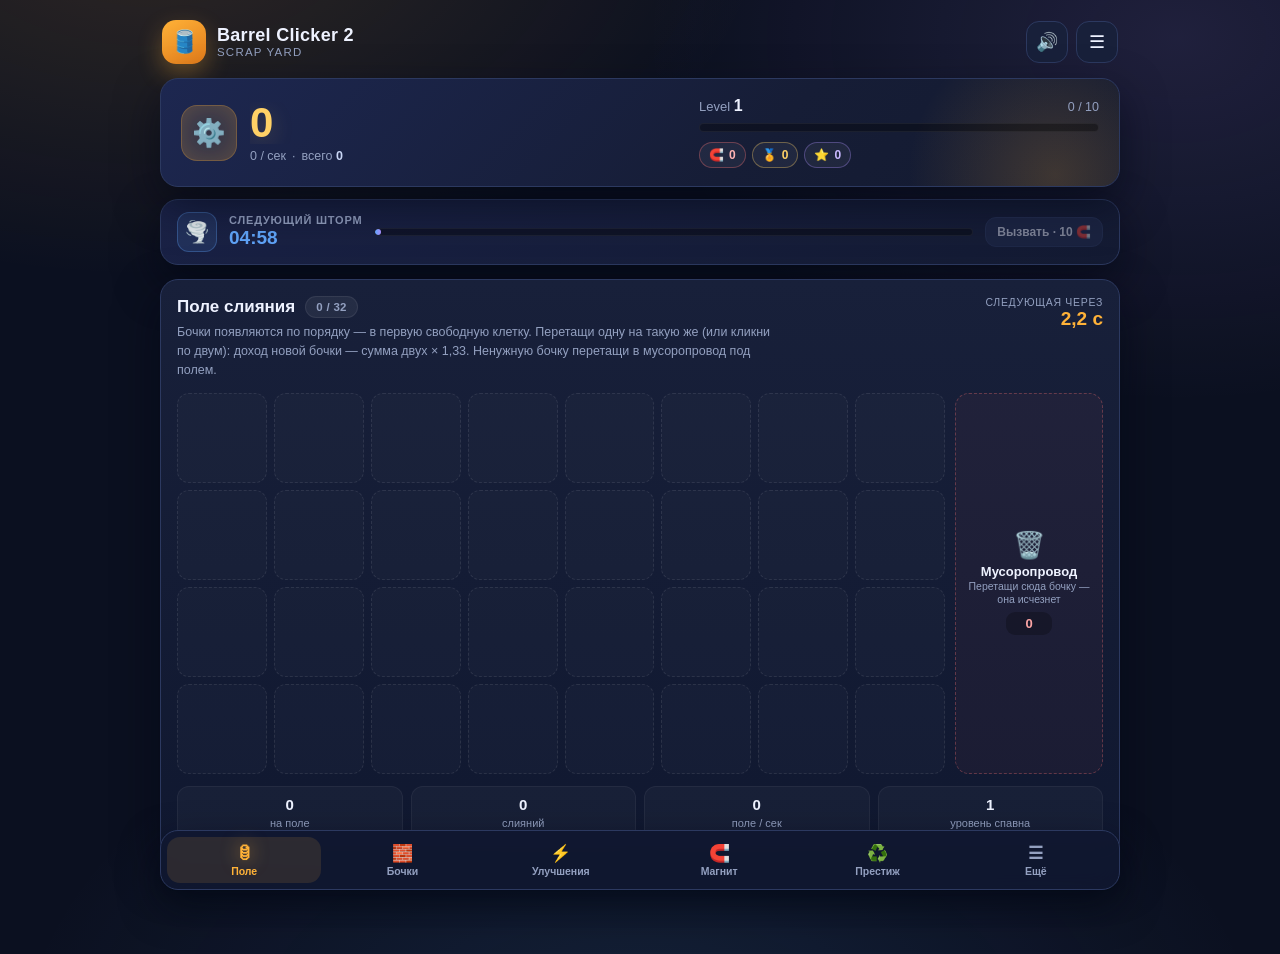
==== play/index.html @ b7146693 "Add play/index.html" ====
<!DOCTYPE html>
<html lang="ru">
<head>
  <meta charset="utf-8">
  <meta name="viewport" content="width=device-width, initial-scale=1, viewport-fit=cover">
  <title>Barrel Clicker 2 — скрап, бочки и штормы</title>
  <meta name="description" content="Кликер про бочки, скрап и магнитные шторма: 512 уровней, престиж и золотой скрап. Играй на телефоне с домашнего экрана.">
  <meta name="theme-color" content="#0b1020">
  <meta name="color-scheme" content="dark">
  <meta name="application-name" content="Barrel Clicker">
  <meta name="mobile-web-app-capable" content="yes">
  <meta name="apple-mobile-web-app-capable" content="yes">
  <meta name="apple-mobile-web-app-status-bar-style" content="black-translucent">
  <meta name="apple-mobile-web-app-title" content="Barrel Clicker">
  <link rel="manifest" href="manifest.webmanifest">
  <link rel="icon" type="image/png" sizes="32x32" href="assets/icons/favicon-32.png">
  <link rel="icon" type="image/png" sizes="48x48" href="assets/icons/favicon-48.png">
  <link rel="apple-touch-icon" sizes="180x180" href="assets/icons/apple-touch-icon.png">
  <link rel="stylesheet" href="assets/style.css?v=20261112a">
</head>
<body>
  <div class="boot-splash" id="bootSplash" aria-hidden="true">
    <div class="boot-splash-inner">
      <div class="boot-avatar">🛢️</div>
      <div class="boot-name">
        <b>Barrel Clicker <span class="boot-num">2</span></b>
        <span class="boot-sub">Scrap Yard</span>
      </div>
    </div>
  </div>

  <div class="bg-fx" aria-hidden="true">
    <span class="blob blob-1"></span>
    <span class="blob blob-2"></span>
    <span class="blob blob-3"></span>
  </div>
  <canvas class="fx-canvas" id="fxCanvas" aria-hidden="true"></canvas>

  <div class="app">
    <header class="appbar">
      <div class="brand">
        <span class="brand-mark" id="brandMark" role="button" tabindex="0" aria-label="Логотип">🛢️</span>
        <div class="brand-text">
          <b>Barrel Clicker 2</b>
          <span>Scrap Yard</span>
        </div>
      </div>
      <div class="appbar-actions">
        <button class="icon-btn" id="soundBtn" aria-label="Звук" title="Звук">🔊</button>
        <button class="icon-btn" id="moreBtn" aria-label="Ещё">☰</button>
      </div>
    </header>

    <section class="hero card">
      <div class="hero-scrap">
        <span class="hero-icon">⚙️</span>
        <div class="hero-scrap-text">
          <div class="hero-value" id="scrap">0</div>
          <div class="hero-sub">
            <span id="perSecond">0 / сек</span>
            <span class="dot">·</span>
            <span>всего <b id="totalScrap">0</b></span>
          </div>
        </div>
      </div>

      <div class="hero-side">
        <div class="level-line">
          <span>Level <b id="level">1</b></span>
          <span class="muted" id="xpText">0 / 10</span>
        </div>
        <div class="bar xp"><i id="xpFill"></i></div>
        <div class="pill-row">
          <span class="pill magnet">🧲 <b id="magnets">0</b></span>
          <span class="pill golden">🏅 <b id="goldenScrap">0</b></span>
          <span class="pill star">⭐ <b id="stars">0</b></span>
        </div>
      </div>
    </section>

    <section class="storm card">
      <span class="storm-icon">🌪️</span>
      <div class="storm-text">
        <b id="stormLabel">Следующий шторм</b>
        <span id="stormEta">05:00</span>
      </div>
      <div class="bar storm-bar"><i id="stormFill"></i></div>
      <button class="btn small" id="stormCall">Вызвать · 10 🧲</button>
    </section>

    <main class="views">
      <!-- ПОЛЕ -->
      <section class="view" id="view-field">
        <div class="card field-card">
          <div class="field-head">
            <div class="field-head-text">
              <h2 class="field-title">
                Поле слияния
                <span class="badge" id="fieldCount">0 / 32</span>
              </h2>
              <p class="field-sub">
                Бочки появляются по порядку — в первую свободную клетку.
                Перетащи одну на такую же (или кликни по двум): доход новой бочки — сумма двух × 1,33.
                Ненужную бочку перетащи в мусоропровод под полем.
              </p>
            </div>
            <div class="field-meta">
              <span class="spawn-label">следующая через</span>
              <span class="spawn-eta" id="spawnEta">5,0 с</span>
            </div>
          </div>

          <div class="field-wrap">
            <div class="field" id="field"></div>

            <div class="trash-zone" id="trashZone" title="Перетащи сюда бочку, чтобы выбросить">
              <span class="trash-ico">🗑️</span>
              <div class="trash-text">
                <b>Мусоропровод</b>
                <span>Перетащи сюда бочку — она исчезнет</span>
              </div>
              <span class="trash-count" id="trashCount">0</span>
            </div>
          </div>

          <div class="field-stats">
            <div><b id="fieldBarrels">0</b><span>на поле</span></div>
            <div><b id="merges">0</b><span>слияний</span></div>
            <div><b id="fieldIncome">0</b><span>поле / сек</span></div>
            <div><b id="spawnTierNow">1</b><span>уровень спавна</span></div>
          </div>

          <div class="float-layer" id="floatLayer"></div>
        </div>
      </section>

      <!-- БОЧКИ -->
      <section class="view hidden" id="view-barrels">
        <div class="view-head">
          <h2>Бочки</h2>
          <span class="badge" id="unlockedBarrels">Открыто: 1 / 512</span>
        </div>
        <div class="barrel-tools">
          <input type="number" id="barrelJump" min="1" max="512" step="1" placeholder="Найти уровень 1–512">
          <button class="btn small" id="barrelJumpBtn">Найти</button>
          <button class="btn small" id="barrelNowBtn">К текущему</button>
        </div>
        <div class="barrel-grid" id="barrelGrid"></div>
        <p class="view-note">
          Всего 512 уровней бочек — прокручивай список или найди нужный уровень по номеру.
          Бочки в коллекции приносят пассивный доход даже вне поля. Высокие уровни открываются,
          когда появляется бочка такого уровня, куплена предыдущая или хватает скрапа.
        </p>
      </section>

      <!-- УЛУЧШЕНИЯ -->
      <section class="view hidden" id="view-upgrades">
        <div class="view-head">
          <h2>Улучшения</h2>
          <span class="muted" id="upgradeSummary">0 улучшений</span>
        </div>
        <div class="upgrade-grid" id="upgradeGrid"></div>
        <p class="view-note">
          «Быстрый конвейер» можно прокачать максимум 40 раз: 5,0 с → 1,0 с.
          «Стартовый уровень» повышает уровень новых бочек — вплоть до 512-го,
          а бочки прошлого уровня на поле сразу становятся нового.
          «Больше — лучше» добавляет до 5 дополнительных клеток для появления бочек:
          первая стоит 1 млрд скрапа, каждая следующая — в 1000 раз дороже.
        </p>
      </section>

      <!-- МАГНИТНЫЙ МАГАЗИН -->
      <section class="view hidden" id="view-magnet">
        <div class="view-head">
          <h2>Магнитный магазин</h2>
          <span class="badge" id="magnetSummary">0 / 25</span>
        </div>
        <p class="view-note">
          Постоянные улучшения за 🧲: они не сбрасываются при престиже.
          Сейчас в запасе: <b id="magnetBalance">0</b> 🧲.
        </p>
        <div class="upgrade-grid" id="magnetGrid"></div>
        <p class="view-note">
          Магниты падают при слияниях, а во время шторма их ловят кликом.
          «Экономия» снижает цену ручного вызова шторма с 10 до 5 🧲.
        </p>
      </section>

      <!-- ПРЕСТИЖ -->
      <section class="view hidden" id="view-prestige">
        <div class="card prestige-card">
          <div class="prestige-head">
            <span class="prestige-icon">♻️</span>
            <div>
              <h2>Престиж</h2>
              <p>Перезапуск сохраняет золотой скрап, звёзды и магниты.
                Первый перезапуск — с 1 млн скрапа за забег, каждые 5 перезапусков — в 10 раз дороже.</p>
            </div>
          </div>

          <div class="prestige-main">
            <div>
              <span>Свалка</span>
              <b>уровень <span id="prestigeLevel">1</span></b>
            </div>
            <div>
              <span>Золотой скрап</span>
              <b class="golden-text" id="prestigeGolden">0</b>
            </div>
          </div>

          <div class="prestige-list">
            <div><span>Нужно за забег</span><b id="prestigeNeed">1 M</b></div>
            <div><span>Накоплено за забег</span><b id="prestigeProgress">0 / 1 M</b></div>
            <div><span>После перезапуска</span><b id="prestigeGain">+0 🏅</b></div>
            <div><span>Бонус за 100 🏅</span><b id="prestigePerGolden">10%</b></div>
            <div><span>Текущий буст</span><b id="prestigeBoost">×1,00</b></div>
            <div><span>Буст после перезапуска</span><b id="prestigeNextBoost">×1,00</b></div>
          </div>

          <button class="btn danger wide" id="prestigeBtn">Перезапустить игру</button>
        </div>

        <div class="card stars-card">
          <div class="stars-head">
            <h2>Звёзды</h2>
            <span class="badge" id="starsCount">0 / 10</span>
          </div>
          <div class="stars-row" id="starRow"></div>
          <p class="stars-note">Каждая звезда даёт +10% ко всему доходу. Одна звезда — за каждый перезапуск, максимум 10.</p>
          <div class="stat-line"><span>Бонус звёзд</span><b id="starBoost">+0%</b></div>
        </div>
      </section>
    </main>

    <nav class="bottom-nav">
      <button data-view="field" class="active"><span>🛢</span>Поле</button>
      <button data-view="barrels"><span>🧱</span>Бочки</button>
      <button data-view="upgrades"><span>⚡</span>Улучшения</button>
      <button data-view="magnet"><span>🧲</span>Магнит</button>
      <button data-view="prestige"><span>♻️</span>Престиж</button>
      <button id="moreBtn2"><span>☰</span>Ещё</button>
    </nav>
  </div>

  <!-- Окно «Ещё»: статистика, новости, настройки -->
  <div class="sheet" id="moreSheet" hidden>
    <div class="sheet-card">
      <header class="sheet-head">
        <h2>Ещё</h2>
        <button class="icon-btn" id="sheetClose" aria-label="Закрыть">✕</button>
      </header>

      <div class="sheet-tabs">
        <button data-sheet="stats" class="active">Статистика</button>
        <button data-sheet="news">Новости</button>
        <button data-sheet="options">Настройки</button>
      </div>

      <div class="sheet-panel" id="sheet-stats">
        <div class="stat-grid">
          <div><span>Всего скрапа</span><b id="statTotalScrap">0</b></div>
          <div><span>Слияний</span><b id="statMerges">0</b></div>
          <div><span>Бочек создано</span><b id="statSpawns">0</b></div>
          <div><span>Штормов</span><b id="statStorms">0</b></div>
          <div><span>Перезапусков</span><b id="statRestarts">0</b></div>
          <div><span>Множитель</span><b id="statMult">×1</b></div>
        </div>
      </div>

      <div class="sheet-panel hidden" id="sheet-news">
        <div class="news-item">
          <b>Магнитный шторм</b>
          <span>Во время шторма магниты падают сверху вниз — успей кликнуть по каждому и собрать 🧲.</span>
        </div>
        <div class="news-item">
          <b>512 уровней бочек</b>
          <span>К 12 базовым бочкам добавлено ещё 500: ищи нужный уровень в магазине по номеру.</span>
        </div>
        <div class="news-item">
          <b>Скорость появления</b>
          <span>Максимум 40 улучшений, каждый уровень ускоряет появление на 0,1 секунды.</span>
        </div>
        <div class="news-item">
          <b>Больше — лучше</b>
          <span>Новое улучшение добавляет клетку для появления бочек. Всего до 5 клеток: 1 млрд скрапа за первую и ×1000 за каждую следующую.</span>
        </div>
      </div>

      <div class="sheet-panel hidden" id="sheet-options">
        <div class="install-card" id="installCard" hidden>
          <div class="install-head">
            <span class="install-ico" aria-hidden="true">📱</span>
            <div>
              <b>Установить игру</b>
              <span id="installState">Добавь на домашний экран — и играй без браузера</span>
            </div>
          </div>
          <button class="btn wide" id="installBtn" hidden>Установить на телефон</button>
          <ol class="install-steps" id="installSteps" hidden>
            <li>Открой игру в <b>Safari</b></li>
            <li>Нажми <b>«Поделиться»</b> <span class="install-share" aria-hidden="true">⬆️</span> внизу экрана</li>
            <li>Выбери <b>«На экран „Домой“»</b> и нажми «Добавить»</li>
          </ol>
        </div>
        <div class="options-row">
          <button class="btn" id="exportBtn">Экспорт сохранения</button>
          <button class="btn" id="importBtn">Импорт сохранения</button>
        </div>
        <div class="options-row">
          <button class="btn danger wide" id="resetBtn">Сбросить весь прогресс</button>
        </div>
        <p class="options-note">Сохранение хранится локально на этом компьютере.</p>
      </div>
    </div>
  </div>

  <input type="file" id="importFile" accept="application/json" hidden>

  <!-- Секретная админ-панель: 10 кликов по логотипу в левом верхнем углу -->
  <div class="sheet" id="adminGate" hidden>
    <div class="sheet-card admin-gate-card">
      <header class="sheet-head">
        <h2>Вход в админ-панель</h2>
        <button class="icon-btn" id="adminGateClose" aria-label="Закрыть">✕</button>
      </header>
      <p class="admin-hint">Введи пароль, чтобы открыть управление игрой.</p>
      <input type="password" id="adminPassword" autocomplete="off" placeholder="Пароль">
      <div class="admin-error" id="adminError"></div>
      <div class="options-row">
        <button class="btn wide" id="adminLoginBtn">Войти</button>
      </div>
    </div>
  </div>

  <div class="sheet" id="adminPanel" hidden>
    <div class="sheet-card admin-card">
      <header class="sheet-head">
        <h2>Админ-панель</h2>
        <button class="icon-btn" id="adminClose" aria-label="Закрыть">✕</button>
      </header>

      <div class="admin-grid">
        <section class="admin-block">
          <h3>Скрап</h3>
          <div class="admin-row"><input type="number" id="adminScrap" step="any" placeholder="Сумма"></div>
          <div class="admin-row">
            <button class="btn small" data-admin="scrap-add">Выдать</button>
            <button class="btn small" data-admin="scrap-set">Выставить</button>
          </div>
          <span class="admin-now" id="adminScrapNow"></span>
        </section>

        <section class="admin-block">
          <h3>Магниты</h3>
          <div class="admin-row"><input type="number" id="adminMagnets" step="1" placeholder="Количество"></div>
          <div class="admin-row">
            <button class="btn small" data-admin="magnets-add">Выдать</button>
            <button class="btn small" data-admin="magnets-set">Выставить</button>
          </div>
          <span class="admin-now" id="adminMagnetsNow"></span>
        </section>

        <section class="admin-block">
          <h3>Золотой скрап</h3>
          <div class="admin-row"><input type="number" id="adminGolden" step="1" placeholder="Количество"></div>
          <div class="admin-row">
            <button class="btn small" data-admin="golden-add">Выдать</button>
            <button class="btn small" data-admin="golden-set">Выставить</button>
          </div>
          <span class="admin-now" id="adminGoldenNow"></span>
        </section>

        <section class="admin-block">
          <h3>Звёзды</h3>
          <div class="admin-row"><input type="number" id="adminStars" min="0" max="10" step="1" placeholder="0–10"></div>
          <div class="admin-row">
            <button class="btn small" data-admin="stars-set">Выставить</button>
          </div>
          <span class="admin-now" id="adminStarsNow"></span>
        </section>

        <section class="admin-block">
          <h3>Бочки</h3>
          <div class="admin-row"><input type="number" id="adminTier" min="1" max="512" step="1" placeholder="Уровень 1–512"></div>
          <div class="admin-row">
            <button class="btn small" data-admin="field-spawn">На поле</button>
            <button class="btn small" data-admin="field-fill">Заполнить</button>
          </div>
          <div class="admin-row">
            <button class="btn small" data-admin="field-clear">Очистить поле</button>
            <button class="btn small" data-admin="unlock-barrels">Открыть все</button>
          </div>
          <span class="admin-now" id="adminFieldNow"></span>
        </section>

        <section class="admin-block">
          <h3>Спавн</h3>
          <div class="admin-row"><input type="number" id="adminSpeed" min="0" max="40" step="1" placeholder="Скорость 0–40"></div>
          <div class="admin-row"><button class="btn small" data-admin="speed-set">Выставить скорость</button></div>
          <div class="admin-row"><input type="number" id="adminStart" min="0" max="511" step="1" placeholder="Старт 0–511"></div>
          <div class="admin-row"><button class="btn small" data-admin="start-set">Стартовый уровень</button></div>
          <span class="admin-now" id="adminSpawnNow"></span>
        </section>

        <section class="admin-block">
          <h3>Улучшения</h3>
          <div class="admin-row">
            <button class="btn small" data-admin="max-upgrades">Прокачать всё</button>
            <button class="btn small" data-admin="max-magnets">Магнитный магазин</button>
          </div>
          <span class="admin-now" id="adminUpgradesNow"></span>
        </section>

        <section class="admin-block">
          <h3>Сброс</h3>
          <div class="admin-row">
            <button class="btn small danger" data-admin="reset-run">Сбросить забег</button>
            <button class="btn small danger" data-admin="reset-all">Полный сброс</button>
          </div>
          <span class="admin-now">Забег сохраняет звёзды, магниты и клетки.</span>
        </section>
      </div>
    </div>
  </div>

  <!-- Осмотр бочки: открывается кнопкой-глазом на карточке -->
  <div class="sheet" id="barrelInspect" hidden>
    <div class="sheet-card inspect-card">
      <header class="sheet-head">
        <h2>Осмотр бочки</h2>
        <button class="icon-btn" id="inspectClose" aria-label="Закрыть">✕</button>
      </header>

      <div class="inspect-stage">
        <span class="inspect-glow" aria-hidden="true"></span>
        <div class="inspect-art" id="inspectArt">
          <canvas class="inspect-canvas" id="inspectCanvas" width="360" height="450"
                  aria-label="3D-бочка. Потяни мышкой, чтобы повернуть."></canvas>
        </div>
      </div>
      <p class="inspect-hint" id="inspectHint">Потяни мышкой, чтобы покрутить бочку</p>

      <div class="inspect-title">
        <span class="inspect-level" id="inspectLevel">Уровень 1 / 512</span>
        <b id="inspectName">Деревянная</b>
        <span id="inspectDesc">Пахнет смолой</span>
      </div>

      <div class="inspect-grid" id="inspectGrid"></div>
      <p class="inspect-note" id="inspectNote"></p>

      <div class="options-row inspect-nav">
        <button class="btn" id="inspectPrev">← Уровень ниже</button>
        <button class="btn" id="inspectNext">Уровень выше →</button>
      </div>
    </div>
  </div>

  <div class="storm-layer" id="stormLayer"></div>
  <div class="toast-wrap" id="toastWrap"></div>

  <script src="assets/common.js?v=20261112a"></script>
  <script src="assets/game.js?v=20261112a"></script>
</body>
</html>
---- play/assets/style.css ----
/* ------------------------------------------------------------------
   Barrel Clicker 2 — тёмный интерфейс в духе Scrap Clicker 2
------------------------------------------------------------------- */

:root {
  --bg: #0b1020;
  --bg-soft: #101830;
  --card: #18203a;
  --card-2: #212b4d;
  --line: #2c3960;
  --text: #eef2ff;
  --muted: #93a0c0;
  --accent: #ffb238;
  --accent-2: #4ade80;
  --gold: #ffd166;
  --blue: #60a5fa;
  --red: #f87171;
  --purple: #a78bfa;
  --green: #4ade80;
  --radius: 18px;
  --shadow: 0 18px 44px rgba(2, 6, 18, 0.55);
}

* { box-sizing: border-box; }

html, body {
  margin: 0;
  padding: 0;
  min-height: 100%;
}

body {
  font-family: "Segoe UI", Roboto, "Helvetica Neue", Arial, sans-serif;
  color: var(--text);
  background:
    radial-gradient(900px 520px at 12% -8%, rgba(255, 178, 56, 0.14), transparent 68%),
    radial-gradient(760px 520px at 92% 4%, rgba(167, 139, 250, 0.13), transparent 70%),
    radial-gradient(900px 600px at 50% 112%, rgba(96, 165, 250, 0.12), transparent 70%),
    var(--bg);
  -webkit-font-smoothing: antialiased;
}

a { color: inherit; }

button, input, select { font-family: inherit; }

.app {
  max-width: 980px;
  margin: 0 auto;
  padding: 16px 16px 28px;
}

/* ---------------------------------- шапка ---------------------------------- */

.appbar {
  display: flex;
  align-items: center;
  justify-content: space-between;
  gap: 14px;
  padding: 4px 2px 14px;
}

.brand {
  display: flex;
  align-items: center;
  gap: 11px;
}

.brand-mark {
  width: 44px;
  height: 44px;
  display: grid;
  place-items: center;
  border-radius: 14px;
  background: linear-gradient(150deg, #ffb238, #e07a1a);
  box-shadow: 0 10px 24px rgba(255, 178, 56, 0.32);
  font-size: 22px;
  animation: brandFloat 6s ease-in-out infinite;
}

@keyframes brandFloat {
  0%, 100% { transform: translateY(0); box-shadow: 0 10px 24px rgba(255, 178, 56, 0.32); }
  50% { transform: translateY(-2px); box-shadow: 0 14px 30px rgba(255, 178, 56, 0.45); }
}

.brand-text { display: flex; flex-direction: column; line-height: 1.15; }
.brand-text b { font-size: 18px; letter-spacing: 0.3px; }
.brand-text span { font-size: 11.5px; color: var(--muted); text-transform: uppercase; letter-spacing: 1.2px; }

/* ---------------------------------- заставка при запуске ---------------------------------- */

.boot-splash {
  position: fixed;
  inset: 0;
  z-index: 9999;
  display: grid;
  place-items: center;
  padding: 24px;
  pointer-events: none;
  background:
    radial-gradient(520px 340px at 50% 36%, rgba(255, 178, 56, 0.16), transparent 72%),
    radial-gradient(440px 300px at 50% 88%, rgba(167, 139, 250, 0.12), transparent 74%),
    var(--bg);
  animation: bootSplashOut 0.4s ease 1.25s forwards;
}

.boot-splash-inner {
  display: flex;
  flex-direction: column;
  align-items: center;
  gap: 18px;
  text-align: center;
}

.boot-avatar {
  position: relative;
  width: clamp(78px, 17vw, 96px);
  height: clamp(78px, 17vw, 96px);
  display: grid;
  place-items: center;
  border-radius: 28px;
  font-size: clamp(40px, 8.6vw, 50px);
  line-height: 1;
  background: radial-gradient(120% 120% at 30% 18%, #ffd98a, #ffb238 42%, #df7414 100%);
  box-shadow:
    0 22px 55px rgba(255, 178, 56, 0.28),
    inset 0 1px 0 rgba(255, 255, 255, 0.5),
    inset 0 -12px 26px rgba(130, 55, 0, 0.24);
  opacity: 0;
  transform: scale(0.55) rotate(-8deg);
  animation: bootAvatarIn 0.55s cubic-bezier(0.2, 0.75, 0.25, 1.25) 0.06s forwards;
}

.boot-avatar::before {
  content: "";
  position: absolute;
  inset: -12px;
  border-radius: 36px;
  border: 2px solid rgba(255, 209, 102, 0.55);
  opacity: 0;
  animation: bootAvatarRing 0.9s ease-out 0.16s forwards;
}

.boot-name {
  display: flex;
  flex-direction: column;
  gap: 5px;
  opacity: 0;
  transform: translateY(12px);
  animation: bootNameIn 0.42s cubic-bezier(0.2, 0.7, 0.3, 1) 0.42s forwards;
}

.boot-name b {
  font-size: clamp(26px, 5.4vw, 36px);
  letter-spacing: 0.4px;
  color: var(--text);
  text-shadow: 0 5px 26px rgba(255, 178, 56, 0.2);
}

.boot-num { color: var(--accent); }

.boot-sub {
  font-size: 11px;
  letter-spacing: 2.6px;
  text-transform: uppercase;
  color: var(--muted);
  opacity: 0;
  animation: bootSubIn 0.35s ease 0.68s forwards;
}

@keyframes bootAvatarIn {
  0% { opacity: 0; transform: scale(0.55) rotate(-8deg); }
  62% { opacity: 1; transform: scale(1.07) rotate(2deg); }
  100% { opacity: 1; transform: scale(1) rotate(0); }
}

@keyframes bootAvatarRing {
  0% { opacity: 0; transform: scale(0.72); }
  42% { opacity: 0.6; }
  100% { opacity: 0; transform: scale(1.22); }
}

@keyframes bootNameIn {
  from { opacity: 0; transform: translateY(12px); }
  to { opacity: 1; transform: translateY(0); }
}

@keyframes bootSubIn {
  from { opacity: 0; }
  to { opacity: 1; }
}

@keyframes bootSplashOut {
  to { opacity: 0; visibility: hidden; }
}

.icon-btn {
  width: 42px;
  height: 42px;
  display: grid;
  place-items: center;
  border-radius: 13px;
  border: 1px solid var(--line);
  background: var(--card);
  color: var(--text);
  font-size: 18px;
  cursor: pointer;
  transition: 0.15s;
}

.icon-btn:hover { border-color: #3d4e83; background: var(--card-2); }

/* ---------------------------------- карточки ---------------------------------- */

.card {
  background: linear-gradient(180deg, var(--card), var(--bg-soft));
  border: 1px solid var(--line);
  border-radius: var(--radius);
  box-shadow: var(--shadow);
}

/* ---------------------------------- верхняя панель ---------------------------------- */

.hero {
  position: relative;
  overflow: hidden;
  display: grid;
  grid-template-columns: 1.25fr 1fr;
  gap: 18px;
  padding: 18px 20px;
  background: linear-gradient(135deg, #1d2750 0%, #161d36 62%, #131a30 100%);
}

.hero::after {
  content: "";
  position: absolute;
  inset: -60% -10% auto auto;
  width: 320px;
  height: 320px;
  background: radial-gradient(circle, rgba(255, 178, 56, 0.18), transparent 65%);
  pointer-events: none;
}

.hero-scrap {
  display: flex;
  align-items: center;
  gap: 13px;
  position: relative;
  z-index: 1;
}

.hero-icon {
  width: 56px;
  height: 56px;
  display: grid;
  place-items: center;
  border-radius: 16px;
  font-size: 27px;
  background: rgba(255, 178, 56, 0.12);
  border: 1px solid rgba(255, 178, 56, 0.3);
  box-shadow: 0 0 24px rgba(255, 178, 56, 0.18) inset;
}

.hero-scrap-text { min-width: 0; }

.hero-value {
  font-size: 42px;
  font-weight: 900;
  line-height: 1;
  letter-spacing: -0.5px;
  color: var(--gold);
  font-variant-numeric: tabular-nums;
  text-shadow: 0 6px 22px rgba(255, 209, 102, 0.22);
  white-space: nowrap;
  overflow: hidden;
  text-overflow: ellipsis;
}

.hero-sub {
  margin-top: 5px;
  font-size: 12.5px;
  color: var(--muted);
  display: flex;
  gap: 6px;
  align-items: center;
  flex-wrap: wrap;
}

.hero-sub b { color: #c9d6f5; font-weight: 700; }

.hero-side {
  display: flex;
  flex-direction: column;
  justify-content: center;
  gap: 8px;
  position: relative;
  z-index: 1;
}

.level-line {
  display: flex;
  justify-content: space-between;
  align-items: baseline;
  gap: 8px;
  font-size: 13px;
  color: var(--muted);
}

.level-line b { color: var(--text); font-size: 16px; }

.bar {
  height: 9px;
  border-radius: 999px;
  background: rgba(0, 0, 0, 0.35);
  border: 1px solid rgba(255, 255, 255, 0.06);
  overflow: hidden;
}

.bar i {
  display: block;
  height: 100%;
  width: 0;
  border-radius: inherit;
  background: linear-gradient(90deg, #7ee2a8, #3ddc84);
  transition: width 0.25s ease;
}

.pill-row { display: flex; gap: 6px; flex-wrap: wrap; margin-top: 2px; }

.pill {
  display: inline-flex;
  align-items: center;
  gap: 5px;
  padding: 5px 9px;
  border-radius: 999px;
  font-size: 12px;
  font-weight: 700;
  background: rgba(255, 255, 255, 0.05);
  border: 1px solid rgba(255, 255, 255, 0.08);
  color: #dbe5ff;
}

.pill b { font-variant-numeric: tabular-nums; }
.pill.magnet { border-color: rgba(248, 113, 113, 0.35); color: #ffb3b3; }
.pill.golden { border-color: rgba(255, 209, 102, 0.35); color: var(--gold); }
.pill.star { border-color: rgba(167, 139, 250, 0.35); color: #c9b8ff; }

.pulse { animation: statPulse 0.45s ease; }

@keyframes statPulse {
  0% { transform: scale(1); }
  45% { transform: scale(1.18); filter: brightness(1.5); }
  100% { transform: scale(1); }
}

/* ---------------------------------- шторм ---------------------------------- */

.storm {
  margin-top: 12px;
  display: flex;
  align-items: center;
  gap: 12px;
  padding: 12px 16px;
  background: linear-gradient(135deg, #1a2246, #141b33);
}

.storm-icon {
  width: 40px;
  height: 40px;
  flex: 0 0 40px;
  display: grid;
  place-items: center;
  border-radius: 12px;
  font-size: 21px;
  background: rgba(96, 165, 250, 0.12);
  border: 1px solid rgba(96, 165, 250, 0.3);
}

.storm-text { display: flex; flex-direction: column; line-height: 1.2; min-width: 88px; }
.storm-text b { font-size: 11px; text-transform: uppercase; letter-spacing: 0.8px; color: var(--muted); }
.storm-text span { font-size: 19px; font-weight: 800; color: var(--blue); font-variant-numeric: tabular-nums; }

.storm-bar { flex: 1; height: 8px; }
.storm-bar i { background: linear-gradient(90deg, #60a5fa, #a78bfa); transition: width 0.25s linear; }
.storm-text span.hot { color: #ff9e9e; }

/* Магнитный шторм: падающие магниты */
.storm-layer {
  position: fixed;
  inset: 0;
  z-index: 90;
  pointer-events: none;
  overflow: hidden;
}

.storm-magnet {
  position: absolute;
  top: -96px;
  left: var(--x);
  width: var(--size);
  height: var(--size);
  margin-left: calc(var(--size) / -2);
  display: grid;
  place-items: center;
  padding: 0;
  border: 0;
  background: none;
  font-size: calc(var(--size) * 0.8);
  line-height: 1;
  pointer-events: auto;
  cursor: pointer;
  user-select: none;
  -webkit-tap-highlight-color: transparent;
  filter: drop-shadow(0 0 10px rgba(255, 120, 120, 0.7));
  animation: magnetFall var(--fall) linear forwards;
  will-change: transform;
}

.storm-magnet .magnet-ico {
  display: block;
  pointer-events: none;
  transform: rotate(var(--spin));
}

.storm-magnet:active .magnet-ico { transform: rotate(var(--spin)) scale(0.82); }

.storm-magnet.caught { animation: magnetCaught 0.18s ease forwards; pointer-events: none; }

.storm-float {
  position: absolute;
  transform: translate(-50%, -50%);
  color: #ffb3b3;
  font-weight: 800;
  font-size: 17px;
  white-space: nowrap;
  pointer-events: none;
  text-shadow: 0 2px 10px rgba(0, 0, 0, 0.85);
  animation: stormFloat 0.7s ease-out forwards;
}

@keyframes magnetFall {
  from { transform: translate3d(0, 0, 0); }
  to { transform: translate3d(var(--drift), calc(100vh + 140px), 0); }
}

@keyframes magnetCaught {
  to { transform: scale(1.7); opacity: 0; }
}

@keyframes stormFloat {
  0% { opacity: 0; transform: translate(-50%, -50%) scale(0.8); }
  25% { opacity: 1; }
  100% { opacity: 0; transform: translate(-50%, -190%) scale(1.05); }
}

.btn {
  padding: 9px 15px;
  border-radius: 11px;
  border: 1px solid var(--line);
  background: var(--card-2);
  color: var(--text);
  font-size: 13px;
  font-weight: 700;
  cursor: pointer;
  transition: 0.15s;
  text-decoration: none;
  text-align: center;
}

.btn:hover { background: #2a3763; border-color: #3d4e83; }
.btn:disabled { opacity: 0.45; cursor: not-allowed; }
.btn.small { padding: 7px 11px; font-size: 12px; white-space: nowrap; }
.btn.wide { width: 100%; display: block; }
.btn.danger { border-color: rgba(248, 113, 113, 0.45); background: rgba(248, 113, 113, 0.12); color: #ffb3b3; }
.btn.danger:hover { background: rgba(248, 113, 113, 0.2); }
.btn.primary { border-color: rgba(255, 178, 56, 0.45); background: rgba(255, 178, 56, 0.13); color: var(--accent); }

/* ---------------------------------- вкладки ---------------------------------- */

.views { margin-top: 14px; }

.view { display: flex; flex-direction: column; gap: 12px; }
.view.hidden { display: none; }

.view-head {
  display: flex;
  align-items: center;
  justify-content: space-between;
  gap: 12px;
  padding: 2px 4px;
  flex-wrap: wrap;
}

.view-head h2 { margin: 0; font-size: 20px; letter-spacing: 0.2px; }

.muted { color: var(--muted); font-size: 12.5px; }

.view-note {
  margin: 2px 4px 0;
  font-size: 12.5px;
  line-height: 1.55;
  color: var(--muted);
  padding: 10px 12px;
  border-radius: 12px;
  border: 1px dashed var(--line);
  background: rgba(255, 255, 255, 0.02);
}

.view-note + .upgrade-grid { margin-top: 10px; }

.badge {
  display: inline-flex;
  align-items: center;
  gap: 6px;
  padding: 4px 10px;
  border-radius: 999px;
  font-size: 11.5px;
  font-weight: 700;
  letter-spacing: 0.3px;
  background: rgba(255, 255, 255, 0.06);
  border: 1px solid rgba(255, 255, 255, 0.07);
  color: var(--muted);
}

.badge.on { background: rgba(74, 222, 128, 0.12); color: #86efac; border-color: rgba(74, 222, 128, 0.3); }
.badge.off { background: rgba(248, 113, 113, 0.12); color: #fca5a5; border-color: rgba(248, 113, 113, 0.3); }

/* ---------------------------------- поле ---------------------------------- */

.field-card {
  position: relative;
  padding: 16px;
}

.field-head {
  display: flex;
  justify-content: space-between;
  align-items: flex-start;
  gap: 14px;
  margin-bottom: 14px;
  flex-wrap: wrap;
}

.field-title {
  margin: 0 0 5px;
  font-size: 17px;
  display: flex;
  align-items: center;
  gap: 10px;
}

.field-sub {
  margin: 0;
  font-size: 12.5px;
  color: var(--muted);
  line-height: 1.5;
  max-width: 600px;
}

.field-meta {
  display: flex;
  flex-direction: column;
  align-items: flex-end;
  gap: 1px;
  min-width: 118px;
}

.spawn-label {
  font-size: 10.5px;
  text-transform: uppercase;
  letter-spacing: 0.7px;
  color: var(--muted);
}

.spawn-eta {
  font-size: 19px;
  font-weight: 800;
  color: var(--accent);
  font-variant-numeric: tabular-nums;
  line-height: 1.1;
}

.field {
  display: grid;
  grid-template-columns: repeat(8, minmax(0, 1fr));
  gap: 7px;
}

.field-wrap {
  display: flex;
  align-items: stretch;
  gap: 10px;
}

.field-wrap .field { flex: 1 1 auto; min-width: 0; }

.cell {
  position: relative;
  aspect-ratio: 1 / 1;
  border-radius: 12px;
  border: 1px dashed rgba(255, 255, 255, 0.09);
  background: rgba(255, 255, 255, 0.018);
  display: grid;
  place-items: center;
  transition: background 0.15s, border-color 0.15s, transform 0.12s;
  touch-action: none;
  user-select: none;
  -webkit-user-select: none;
}

.cell.has {
  border-style: solid;
  border-color: rgba(255, 178, 56, 0.22);
  background: radial-gradient(circle at 50% 32%, rgba(255, 178, 56, 0.12), rgba(255, 255, 255, 0.02));
  cursor: grab;
}

.cell.has:active { cursor: grabbing; }

.cell.selected {
  border-color: var(--accent);
  box-shadow: 0 0 0 2px rgba(255, 178, 56, 0.4) inset, 0 0 18px rgba(255, 178, 56, 0.25);
}

.cell.drop-ok {
  border-color: var(--accent-2);
  background: rgba(74, 222, 128, 0.15);
  transform: scale(1.05);
}

.cell.drop-bad {
  border-color: rgba(248, 113, 113, 0.7);
  background: rgba(248, 113, 113, 0.1);
}

.cell .barrel-svg { width: 76%; height: 76%; pointer-events: none; }

.cell-level {
  position: absolute;
  left: 4px;
  bottom: 3px;
  font-size: 9px;
  font-weight: 800;
  color: #ffe7bf;
  background: rgba(0, 0, 0, 0.5);
  border-radius: 6px;
  padding: 1px 4px;
  line-height: 1.4;
}

.cell.spawn-in .barrel-svg { animation: popIn 0.35s ease; }
.cell.merge-in .barrel-svg { animation: mergePop 0.45s ease; }
.cell.max-tier { border-color: rgba(255, 224, 102, 0.6); }

@keyframes popIn {
  from { transform: scale(0.5); opacity: 0; }
  to { transform: scale(1); opacity: 1; }
}

@keyframes mergePop {
  0% { transform: scale(0.72); }
  55% { transform: scale(1.2); }
  100% { transform: scale(1); }
}

.drag-ghost {
  position: fixed;
  z-index: 120;
  width: 62px;
  height: 62px;
  pointer-events: none;
  transform: translate(-50%, -50%);
  filter: drop-shadow(0 10px 18px rgba(0, 0, 0, 0.55));
  opacity: 0.95;
  display: grid;
  place-items: center;
}

.drag-ghost .barrel-svg { width: 100%; height: 100%; }

/* ---------------------------------- мусоропровод ---------------------------------- */

.trash-zone {
  display: flex;
  flex: 0 0 148px;
  flex-direction: column;
  justify-content: center;
  align-items: center;
  gap: 6px;
  padding: 10px 8px;
  text-align: center;
  border-radius: 14px;
  border: 1px dashed rgba(248, 113, 113, 0.32);
  background: rgba(248, 113, 113, 0.045);
  transition: border-color 0.15s, background 0.15s, transform 0.15s, box-shadow 0.15s;
  user-select: none;
  -webkit-user-select: none;
  cursor: pointer;
}

.trash-zone .trash-ico {
  font-size: 26px;
  line-height: 1;
  filter: grayscale(0.35);
}

.trash-text { display: flex; flex-direction: column; line-height: 1.25; }
.trash-text b { font-size: 13px; }
.trash-text span { font-size: 10.5px; color: var(--muted); }

.trash-count {
  min-width: 46px;
  text-align: center;
  padding: 4px 9px;
  border-radius: 9px;
  background: rgba(0, 0, 0, 0.25);
  color: #fca5a5;
  font-size: 13px;
  font-weight: 800;
  font-variant-numeric: tabular-nums;
}

.upgrade-buy.holding,
.barrel-buy.holding {
  box-shadow: 0 0 0 3px rgba(255, 178, 56, 0.25);
  filter: brightness(1.15);
}

.trash-zone.armed {
  border-color: rgba(248, 113, 113, 0.6);
  background: rgba(248, 113, 113, 0.09);
}

.trash-zone.over {
  border-color: rgba(248, 113, 113, 0.95);
  background: rgba(248, 113, 113, 0.18);
  transform: scale(1.012);
  box-shadow: 0 0 0 3px rgba(248, 113, 113, 0.12);
}

.trash-zone.bump { animation: trashBump 0.35s ease; }

@keyframes trashBump {
  0% { transform: scale(1); }
  40% { transform: scale(1.035); }
  100% { transform: scale(1); }
}

.upgrade-buy,
.barrel-buy {
  user-select: none;
  -webkit-user-select: none;
  -webkit-touch-callout: none;
}

.field-stats {
  display: grid;
  grid-template-columns: repeat(4, 1fr);
  gap: 8px;
  margin-top: 12px;
}

.field-stats > div {
  text-align: center;
  padding: 9px 6px;
  border-radius: 12px;
  background: rgba(255, 255, 255, 0.03);
  border: 1px solid rgba(255, 255, 255, 0.05);
}

.field-stats b {
  display: block;
  font-size: 15px;
  font-variant-numeric: tabular-nums;
}

.field-stats span { font-size: 11px; color: var(--muted); }

/* всплывающие числа над полем */
.float-layer {
  position: absolute;
  inset: 0;
  pointer-events: none;
  overflow: hidden;
  z-index: 2;
}

.float-num {
  position: absolute;
  font-weight: 800;
  font-size: 18px;
  color: #fff0cf;
  text-shadow: 0 2px 12px rgba(0, 0, 0, 0.8);
  animation: floatUp 0.85s ease-out forwards;
  white-space: nowrap;
}

.float-num.gem { color: var(--gold); font-size: 17px; }
.float-num.gold { color: #ffc44d; font-size: 16px; }
.float-num.diamond { color: #6fe3ff; font-size: 16px; }
.float-num.magnet { color: #ff9e9e; font-size: 16px; }
.float-num.trash { color: #ff9e9e; font-size: 16px; }

@keyframes floatUp {
  0% { opacity: 0; transform: translate(-50%, 0) scale(0.8); }
  20% { opacity: 1; transform: translate(-50%, -14px) scale(1.05); }
  100% { opacity: 0; transform: translate(-50%, -80px) scale(0.95); }
}

/* ---------------------------------- улучшения ---------------------------------- */

.upgrade-grid {
  display: grid;
  grid-template-columns: repeat(auto-fill, minmax(232px, 1fr));
  gap: 10px;
}

.upgrade-card {
  --c: var(--blue);
  position: relative;
  display: flex;
  flex-direction: column;
  gap: 7px;
  padding: 13px;
  border-radius: 16px;
  border: 1px solid var(--line);
  background: linear-gradient(180deg, var(--card), var(--bg-soft));
  overflow: hidden;
}

.upgrade-card::before {
  content: "";
  position: absolute;
  inset: 0 0 auto 0;
  height: 3px;
  background: var(--c);
  opacity: 0.85;
}

.upgrade-card.color-blue { --c: var(--blue); }
.upgrade-card.color-green { --c: var(--green); }
.upgrade-card.color-red { --c: var(--red); }
.upgrade-card.color-purple { --c: var(--purple); }
.upgrade-card.color-gold { --c: var(--gold); }

.upgrade-card.maxed { opacity: 0.8; }
.upgrade-card.maxed::before { opacity: 0.4; }

.upgrade-top { display: flex; align-items: center; gap: 10px; }

.upgrade-icon {
  flex: 0 0 42px;
  width: 42px;
  height: 42px;
  display: grid;
  place-items: center;
  border-radius: 12px;
  font-size: 20px;
  background: rgba(255, 255, 255, 0.05);
  border: 1px solid var(--c);
  box-shadow: 0 0 16px rgba(255, 255, 255, 0.04) inset;
}

.upgrade-title { display: flex; flex-direction: column; min-width: 0; line-height: 1.2; }
.upgrade-title b { font-size: 13.5px; }
.upgrade-title span { font-size: 11px; color: var(--muted); margin-top: 2px; }

.upgrade-desc {
  margin: 0;
  font-size: 12px;
  color: var(--muted);
  line-height: 1.45;
  min-height: 34px;
}

.upgrade-effect {
  font-size: 11.5px;
  color: var(--c);
  font-weight: 700;
  min-height: 16px;
}

.upgrade-buy {
  margin-top: auto;
  width: 100%;
  padding: 9px 10px;
  border-radius: 11px;
  border: 1px solid var(--c);
  background: rgba(255, 255, 255, 0.055);
  color: var(--text);
  font-size: 13px;
  font-weight: 800;
  cursor: pointer;
  transition: 0.15s;
  font-variant-numeric: tabular-nums;
}

.upgrade-buy small { display: block; font-size: 10px; font-weight: 600; opacity: 0.7; margin-top: 1px; }
.upgrade-buy:hover:not(:disabled) { background: rgba(255, 255, 255, 0.11); transform: translateY(-1px); }
.upgrade-buy:disabled { cursor: not-allowed; opacity: 0.45; }

/* ---------------------------------- бочки ---------------------------------- */

.barrel-tools {
  display: flex;
  align-items: center;
  gap: 8px;
  flex-wrap: wrap;
  padding: 0 4px;
}

.barrel-tools input[type="number"] {
  flex: 1 1 150px;
  min-width: 0;
}

.barrel-grid {
  display: grid;
  grid-template-columns: repeat(auto-fill, minmax(270px, 1fr));
  gap: 10px;
}

.barrel-card {
  display: flex;
  align-items: center;
  gap: 11px;
  padding: 11px 12px;
  border-radius: 15px;
  border: 1px solid var(--line);
  background: linear-gradient(180deg, var(--card), var(--bg-soft));
  content-visibility: auto;
  contain-intrinsic-size: auto 78px;
  scroll-margin-top: 90px;
}

.barrel-card.flash {
  animation: barrelFlash 1.2s ease;
}

@keyframes barrelFlash {
  0%, 100% { box-shadow: 0 0 0 0 rgba(255, 178, 56, 0); border-color: var(--line); }
  20% { box-shadow: 0 0 0 3px rgba(255, 178, 56, 0.55); border-color: var(--accent); }
  60% { box-shadow: 0 0 0 1px rgba(255, 178, 56, 0.3); border-color: var(--accent); }
}

.barrel-card.locked { opacity: 0.45; filter: grayscale(0.6); }

.barrel-ico {
  position: relative;
  flex: 0 0 48px;
  width: 48px;
  height: 56px;
  display: grid;
  place-items: center;
  border-radius: 12px;
  background: radial-gradient(circle at 50% 30%, rgba(255, 255, 255, 0.06), rgba(0, 0, 0, 0.28));
  perspective: 260px;
}

.barrel-ico .barrel-svg {
  width: 38px;
  height: 46px;
  transform-origin: 50% 82%;
  transition: transform 0.22s ease;
}

.barrel-card:hover .barrel-ico .barrel-svg {
  transform: rotateY(-14deg) rotateX(3deg) scale(1.05);
}

/* глаз в левом верхнем углу карточки — открыть осмотр бочки */
.barrel-eye {
  position: absolute;
  top: -6px;
  left: -6px;
  z-index: 3;
  width: 24px;
  height: 24px;
  padding: 0;
  display: grid;
  place-items: center;
  border-radius: 50%;
  border: 1px solid rgba(255, 255, 255, 0.22);
  background: rgba(8, 13, 26, 0.9);
  color: #cfe0ff;
  cursor: pointer;
  opacity: 0.85;
  box-shadow: 0 2px 8px rgba(0, 0, 0, 0.45);
  transition: opacity 0.15s, transform 0.15s, background 0.15s, border-color 0.15s, color 0.15s;
}

.barrel-eye svg { width: 15px; height: 15px; }

.barrel-card:hover .barrel-eye { opacity: 1; }

.barrel-eye:hover {
  color: #ffffff;
  border-color: var(--accent);
  background: rgba(255, 178, 56, 0.24);
  transform: scale(1.08);
}

.barrel-eye:active { transform: scale(0.94); }

.barrel-eye:focus-visible {
  outline: 2px solid var(--accent);
  outline-offset: 2px;
  opacity: 1;
}

.barrel-info { flex: 1; min-width: 0; }
.barrel-info b { display: block; font-size: 13.5px; }
.barrel-info span { display: block; font-size: 11.5px; color: var(--muted); line-height: 1.4; }
.barrel-info .owned { color: var(--accent); font-weight: 700; }

.barrel-buy {
  flex: 0 0 auto;
  min-width: 78px;
  padding: 8px 9px;
  border-radius: 10px;
  border: 1px solid rgba(255, 178, 56, 0.35);
  background: rgba(255, 178, 56, 0.1);
  color: var(--accent);
  font-size: 12px;
  font-weight: 800;
  cursor: pointer;
  font-variant-numeric: tabular-nums;
  transition: 0.15s;
}

.barrel-buy small { display: block; font-size: 10px; opacity: 0.75; font-weight: 600; }
.barrel-buy:hover:not(:disabled) { background: rgba(255, 178, 56, 0.18); }
.barrel-buy:disabled { cursor: not-allowed; opacity: 0.4; border-color: var(--line); color: var(--muted); }

/* ---------------------------------- осмотр бочки ---------------------------------- */

.inspect-card { width: min(470px, 100%); }

.inspect-stage {
  position: relative;
  display: grid;
  place-items: center;
  height: 236px;
  margin: 6px auto 2px;
  perspective: 760px;
}

.inspect-glow {
  position: absolute;
  width: 190px;
  height: 190px;
  border-radius: 50%;
  background: radial-gradient(circle, rgba(255, 178, 56, 0.26), rgba(255, 178, 56, 0.05) 52%, transparent 70%);
  filter: blur(7px);
}

.inspect-art {
  position: relative;
  z-index: 1;
  transform-style: preserve-3d;
  animation: inspectFloat 4.6s ease-in-out infinite;
}

.inspect-art.dragging { animation-play-state: paused; }

.inspect-canvas {
  display: block;
  width: 180px;
  height: 225px;
  border-radius: 16px;
  cursor: grab;
  touch-action: none;
  outline: none;
}

.inspect-canvas.dragging { cursor: grabbing; }

.inspect-canvas:focus-visible {
  outline: 2px solid var(--accent);
  outline-offset: 4px;
}

.inspect-art .barrel-svg {
  width: 152px;
  height: 190px;
  filter: drop-shadow(0 18px 18px rgba(0, 0, 0, 0.55));
}

@keyframes inspectFloat {
  0%, 100% { transform: translateY(0) rotateZ(-0.5deg); }
  50% { transform: translateY(-6px) rotateZ(0.5deg); }
}

.inspect-hint {
  margin: 2px 0 0;
  text-align: center;
  font-size: 11px;
  letter-spacing: 0.2px;
  color: var(--muted);
}

.inspect-title { display: flex; flex-direction: column; gap: 4px; text-align: center; }

.inspect-level {
  font-size: 11px;
  font-weight: 800;
  letter-spacing: 0.8px;
  text-transform: uppercase;
  color: var(--accent);
}

.inspect-title b { font-size: 24px; line-height: 1.15; }
.inspect-title > span:last-child { font-size: 13px; color: var(--muted); }

.inspect-grid {
  display: grid;
  grid-template-columns: 1fr 1fr;
  gap: 8px;
  margin-top: 16px;
  text-align: left;
}

.inspect-stat {
  padding: 9px 11px;
  border-radius: 11px;
  border: 1px solid var(--line);
  background: rgba(255, 255, 255, 0.025);
}

.inspect-stat span {
  display: block;
  margin-bottom: 3px;
  font-size: 10.5px;
  letter-spacing: 0.3px;
  text-transform: uppercase;
  color: var(--muted);
}

.inspect-stat b { font-size: 14px; font-variant-numeric: tabular-nums; }

.inspect-note { margin: 12px 0 0; font-size: 12px; line-height: 1.5; color: var(--muted); }

.inspect-nav { margin-top: 14px; }
.inspect-nav .btn { flex: 1 1 140px; }

@media (max-width: 560px) {
  .inspect-stage { height: 198px; }
  .inspect-canvas { width: 150px; height: 187px; }
  .inspect-art .barrel-svg { width: 126px; height: 158px; }
  .inspect-grid { grid-template-columns: 1fr; }
}

/* ---------------------------------- престиж ---------------------------------- */

.prestige-card {
  padding: 18px;
  background: linear-gradient(145deg, #3a2a12 0%, #241e2c 55%, #181a2e 100%);
  border-color: #5a4520;
}

.prestige-head { display: flex; align-items: flex-start; gap: 12px; }

.prestige-icon {
  width: 48px;
  height: 48px;
  flex: 0 0 48px;
  display: grid;
  place-items: center;
  border-radius: 14px;
  font-size: 23px;
  background: rgba(255, 209, 102, 0.12);
  border: 1px solid rgba(255, 209, 102, 0.3);
}

.prestige-head h2 { margin: 0 0 3px; font-size: 19px; }
.prestige-head p { margin: 0; font-size: 12.5px; color: #c9b791; line-height: 1.45; }

.prestige-main {
  display: grid;
  grid-template-columns: 1fr 1fr;
  gap: 10px;
  margin: 16px 0 12px;
}

.prestige-main > div {
  padding: 12px 14px;
  border-radius: 13px;
  background: rgba(0, 0, 0, 0.28);
  border: 1px solid rgba(255, 209, 102, 0.15);
}

.prestige-main span { display: block; font-size: 11px; color: #c9b791; text-transform: uppercase; letter-spacing: 0.7px; }
.prestige-main b { display: block; font-size: 20px; margin-top: 3px; font-variant-numeric: tabular-nums; }
.golden-text { color: var(--gold); }

.prestige-list { display: flex; flex-direction: column; gap: 1px; margin-bottom: 16px; }

.prestige-list > div {
  display: flex;
  justify-content: space-between;
  align-items: baseline;
  gap: 12px;
  padding: 8px 2px;
  border-bottom: 1px solid rgba(255, 255, 255, 0.06);
  font-size: 12.5px;
  color: #d8c9a7;
}

.prestige-list b { color: var(--text); font-variant-numeric: tabular-nums; }

.stars-card { padding: 18px; }

.stars-head { display: flex; justify-content: space-between; align-items: center; gap: 12px; }
.stars-head h2 { margin: 0; font-size: 18px; }

.stars-row {
  display: grid;
  grid-template-columns: repeat(10, 1fr);
  gap: 4px;
  margin: 14px 0 10px;
  font-size: 24px;
  text-align: center;
}

.stars-row .star { opacity: 0.18; filter: grayscale(1); transition: 0.2s; }
.stars-row .star.on { opacity: 1; filter: none; text-shadow: 0 0 14px rgba(167, 139, 250, 0.7); }

.stars-note { margin: 0 0 10px; font-size: 12.5px; color: var(--muted); line-height: 1.5; }

.stat-line {
  display: flex;
  justify-content: space-between;
  align-items: baseline;
  gap: 12px;
  padding: 10px 12px;
  border-radius: 12px;
  background: rgba(255, 255, 255, 0.03);
  border: 1px solid rgba(255, 255, 255, 0.05);
  font-size: 12.5px;
  color: var(--muted);
}

.stat-line b { color: #c9b8ff; font-variant-numeric: tabular-nums; }

/* ---------------------------------- нижняя навигация ---------------------------------- */

.bottom-nav {
  position: sticky;
  bottom: 10px;
  z-index: 40;
  display: grid;
  grid-template-columns: repeat(6, 1fr);
  gap: 4px;
  margin-top: 16px;
  padding: 6px;
  border-radius: 18px;
  border: 1px solid var(--line);
  background: rgba(16, 24, 48, 0.94);
  box-shadow: 0 16px 38px rgba(2, 6, 18, 0.6);
  backdrop-filter: blur(14px);
}

.bottom-nav button {
  padding: 7px 4px 6px;
  border: 0;
  border-radius: 13px;
  background: transparent;
  color: var(--muted);
  font-size: 10.5px;
  font-weight: 700;
  white-space: nowrap;
  cursor: pointer;
  transition: 0.15s;
  display: flex;
  flex-direction: column;
  align-items: center;
  gap: 2px;
}

.bottom-nav button span { font-size: 17px; line-height: 1.15; }
.bottom-nav button:hover { color: var(--text); background: rgba(255, 255, 255, 0.04); }
.bottom-nav button.active { color: var(--accent); background: rgba(255, 178, 56, 0.12); }

/* ---------------------------------- окно «Ещё» ---------------------------------- */

.sheet {
  position: fixed;
  inset: 0;
  z-index: 100;
  display: grid;
  place-items: center;
  padding: 16px;
  background: rgba(4, 8, 18, 0.74);
  backdrop-filter: blur(6px);
}

.sheet[hidden] { display: none; }

.sheet-card {
  width: min(580px, 100%);
  max-height: 88vh;
  overflow-y: auto;
  padding: 18px;
  border-radius: 20px;
  border: 1px solid var(--line);
  background: linear-gradient(180deg, var(--card), var(--bg-soft));
  box-shadow: var(--shadow);
  animation: sheetIn 0.18s ease;
}

@keyframes sheetIn {
  from { opacity: 0; transform: translateY(10px) scale(0.98); }
  to { opacity: 1; transform: translateY(0) scale(1); }
}

.sheet-head { display: flex; justify-content: space-between; align-items: center; gap: 12px; }
.sheet-head h2 { margin: 0; font-size: 20px; }

.sheet-tabs {
  display: flex;
  gap: 6px;
  margin: 14px 0;
  padding: 4px;
  border-radius: 13px;
  background: rgba(0, 0, 0, 0.28);
}

.sheet-tabs button {
  flex: 1;
  padding: 8px 10px;
  border: 0;
  border-radius: 9px;
  background: transparent;
  color: var(--muted);
  font-size: 12.5px;
  font-weight: 700;
  cursor: pointer;
}

.sheet-tabs button.active { background: var(--card-2); color: var(--text); }

.sheet-panel.hidden { display: none; }

.stat-grid {
  display: grid;
  grid-template-columns: 1fr 1fr;
  gap: 8px;
}

.stat-grid > div {
  padding: 10px 12px;
  border-radius: 12px;
  background: rgba(0, 0, 0, 0.24);
  border: 1px solid rgba(255, 255, 255, 0.05);
}

.stat-grid span { display: block; font-size: 11px; color: var(--muted); margin-bottom: 2px; }
.stat-grid b { font-size: 16px; font-variant-numeric: tabular-nums; }

.news-item {
  padding: 11px 13px;
  border-radius: 12px;
  border: 1px solid var(--line);
  background: rgba(255, 255, 255, 0.025);
  margin-bottom: 8px;
}

.news-item b { display: block; font-size: 13px; margin-bottom: 3px; }
.news-item span { font-size: 12.5px; color: var(--muted); line-height: 1.45; }

.options-row { display: flex; gap: 8px; margin-bottom: 9px; flex-wrap: wrap; }
.options-row .btn { flex: 1 1 160px; }
.options-note { margin: 8px 0 0; font-size: 12px; color: var(--muted); }

/* ---------------------------------- админ-панель ---------------------------------- */

.admin-card { width: min(700px, 100%); }
.admin-gate-card { width: min(420px, 100%); }

.admin-grid {
  display: grid;
  grid-template-columns: 1fr 1fr;
  gap: 10px;
  margin-top: 14px;
}

.admin-block {
  padding: 12px;
  border-radius: 14px;
  border: 1px solid var(--line);
  background: rgba(255, 255, 255, 0.025);
}

.admin-block h3 {
  margin: 0 0 9px;
  font-size: 11px;
  letter-spacing: 0.5px;
  text-transform: uppercase;
  color: var(--muted);
}

.admin-row { display: flex; gap: 6px; flex-wrap: wrap; margin-bottom: 6px; }
.admin-row:last-of-type { margin-bottom: 0; }

.admin-row input {
  flex: 1 1 100%;
  width: 100%;
  min-width: 0;
}

.admin-block .btn { flex: 1 1 auto; }

.admin-now { display: block; margin-top: 7px; font-size: 11.5px; color: var(--muted); line-height: 1.4; }

.admin-hint { margin: 10px 0 0; font-size: 12.5px; color: var(--muted); line-height: 1.5; }

.admin-gate-card input { width: 100%; flex: 1 1 auto; margin: 12px 0 4px; }

.admin-error { min-height: 18px; font-size: 12.5px; color: #fca5a5; }

.admin-gate-card .options-row { margin-top: 6px; }

.admin-block .btn.danger { background: rgba(248, 113, 113, 0.12); }

/* экран после третьей неверной попытки в браузере (в exe окно просто закрывается) */
.game-closed {
  display: grid;
  place-items: center;
  min-height: 100vh;
  background: #0b1020;
  color: var(--muted);
  font-size: 18px;
  letter-spacing: 0.3px;
}

@media (max-width: 560px) {
  .admin-grid { grid-template-columns: 1fr; }
}

/* ---------------------------------- тосты ---------------------------------- */

.toast-wrap {
  position: fixed;
  right: 18px;
  bottom: 18px;
  display: flex;
  flex-direction: column;
  gap: 8px;
  z-index: 140;
}

.toast {
  padding: 11px 16px;
  border-radius: 12px;
  background: #1d2848;
  border: 1px solid #33457a;
  color: var(--text);
  font-size: 13.5px;
  box-shadow: 0 12px 30px rgba(0, 0, 0, 0.5);
  animation: toastIn 0.25s ease;
  max-width: 320px;
}

.toast.good { border-color: rgba(74, 222, 128, 0.45); }
.toast.bad { border-color: rgba(248, 113, 113, 0.5); }

@keyframes toastIn {
  from { opacity: 0; transform: translateY(8px); }
  to { opacity: 1; transform: translateY(0); }
}

/* поля ввода */

input[type="number"],
input[type="text"],
input[type="password"],
select {
  flex: 0 1 130px;
  min-width: 90px;
  padding: 9px 11px;
  border-radius: 9px;
  border: 1px solid var(--line);
  background: #0d1428;
  color: var(--text);
  font-size: 13.5px;
  outline: none;
  transition: 0.15s;
}

input:focus, select:focus {
  border-color: var(--accent);
  box-shadow: 0 0 0 3px rgba(255, 178, 56, 0.13);
}

/* ---------------------------------- подвал ---------------------------------- */

.footer {
  display: flex;
  align-items: center;
  justify-content: space-between;
  gap: 12px;
  flex-wrap: wrap;
  margin-top: 18px;
  padding: 12px 4px 0;
  border-top: 1px solid var(--line);
  font-size: 12.5px;
  color: var(--muted);
}

.footer a { color: var(--accent); text-decoration: none; font-weight: 700; }
.footer a:hover { text-decoration: underline; }

/* ---------------------------------- фон и эффекты ---------------------------------- */

.bg-fx {
  position: fixed;
  inset: -14%;
  z-index: -1;
  overflow: hidden;
  pointer-events: none;
}

.bg-fx .blob {
  position: absolute;
  border-radius: 50%;
  filter: blur(72px);
  opacity: 0.55;
  will-change: transform;
}

.blob-1 {
  width: 46vmax; height: 46vmax; left: -10%; top: -14%;
  background: radial-gradient(circle, rgba(255, 178, 56, 0.42), transparent 66%);
  animation: blobDrift1 28s ease-in-out infinite;
}

.blob-2 {
  width: 44vmax; height: 44vmax; right: -12%; top: 4%;
  background: radial-gradient(circle, rgba(167, 139, 250, 0.38), transparent 66%);
  animation: blobDrift2 34s ease-in-out infinite;
}

.blob-3 {
  width: 52vmax; height: 52vmax; left: 22%; bottom: -22%;
  background: radial-gradient(circle, rgba(96, 165, 250, 0.34), transparent 66%);
  animation: blobDrift3 40s ease-in-out infinite;
}

@keyframes blobDrift1 {
  0%, 100% { transform: translate3d(0, 0, 0) scale(1); }
  50% { transform: translate3d(6%, 8%, 0) scale(1.12); }
}

@keyframes blobDrift2 {
  0%, 100% { transform: translate3d(0, 0, 0) scale(1.05); }
  50% { transform: translate3d(-7%, 6%, 0) scale(0.94); }
}

@keyframes blobDrift3 {
  0%, 100% { transform: translate3d(0, 0, 0) scale(0.98); }
  50% { transform: translate3d(4%, -7%, 0) scale(1.1); }
}

.fx-canvas {
  position: fixed;
  inset: 0;
  width: 100%;
  height: 100%;
  pointer-events: none;
  z-index: 130;
}

.appbar-actions { display: flex; align-items: center; gap: 8px; }

.icon-btn.muted { opacity: 0.5; }

/* карточки чуть приподнимаются при наведении */
.upgrade-card,
.barrel-card {
  transition: transform 0.18s ease, border-color 0.18s, box-shadow 0.18s;
}

.upgrade-card:hover,
.barrel-card:hover {
  transform: translateY(-2px);
  border-color: rgba(255, 255, 255, 0.18);
  box-shadow: 0 14px 30px rgba(2, 6, 18, 0.45);
}

.upgrade-icon {
  background-image: radial-gradient(circle at 30% 22%, rgba(255, 255, 255, 0.18), transparent 62%);
  box-shadow: 0 0 18px rgba(255, 255, 255, 0.05) inset, 0 0 16px rgba(0, 0, 0, 0.25);
}

/* магнит в шторме светится сильнее */
.storm-magnet {
  filter: drop-shadow(0 0 10px rgba(255, 120, 120, 0.75)) drop-shadow(0 0 22px rgba(255, 90, 90, 0.35));
}

/* активная вкладка */
.bottom-nav button.active span {
  filter: drop-shadow(0 0 9px rgba(255, 178, 56, 0.6));
  animation: navPop 0.35s ease;
}

@keyframes navPop {
  0% { transform: scale(0.82); }
  60% { transform: scale(1.14); }
  100% { transform: scale(1); }
}

/* лёгкий блик по полосам прогресса */
.bar i { position: relative; overflow: hidden; }

.bar i::after {
  content: "";
  position: absolute;
  inset: 0;
  background: linear-gradient(100deg, transparent 20%, rgba(255, 255, 255, 0.5) 50%, transparent 80%);
  transform: translateX(-130%);
  animation: barSweep 2.8s ease-in-out infinite;
}

@keyframes barSweep {
  0% { transform: translateX(-130%); }
  55%, 100% { transform: translateX(130%); }
}

/* подсветка доступных улучшений (11 карточек — можно анимировать) */
.upgrade-buy:not(:disabled) {
  animation: affordGlow 2.6s ease-in-out infinite;
}

/* в магазине бочек карточек до 512 — только статичное свечение, без анимации */
.barrel-buy:not(:disabled) {
  box-shadow: 0 0 12px rgba(255, 178, 56, 0.16);
}

@keyframes affordGlow {
  0%, 100% { box-shadow: 0 0 0 rgba(255, 178, 56, 0); }
  50% { box-shadow: 0 0 16px rgba(255, 178, 56, 0.24); }
}

.btn:active,
.icon-btn:active,
.upgrade-buy:active,
.barrel-buy:active,
.bottom-nav button:active {
  transform: translateY(1px) scale(0.985);
}

/* вспышка клетки при слиянии */
.cell.merge-in { animation: cellFlash 0.5s ease-out; }

@keyframes cellFlash {
  0% { box-shadow: 0 0 0 0 rgba(255, 209, 102, 0.6), inset 0 0 24px rgba(255, 209, 102, 0.35); }
  100% { box-shadow: 0 0 0 16px rgba(255, 209, 102, 0), inset 0 0 0 rgba(255, 209, 102, 0); }
}

.cell.has .barrel-svg {
  filter: drop-shadow(0 7px 9px rgba(0, 0, 0, 0.45));
}

/* золотые числа при дропе — чуть крупнее и с бликом */
.float-num.gold,
.float-num.gem {
  text-shadow: 0 0 14px rgba(255, 209, 102, 0.85), 0 2px 10px rgba(0, 0, 0, 0.8);
}

.float-num.magnet {
  text-shadow: 0 0 14px rgba(248, 113, 113, 0.85), 0 2px 10px rgba(0, 0, 0, 0.8);
}

@media (prefers-reduced-motion: reduce) {
  .boot-splash { display: none; }
  .bg-fx .blob,
  .brand-mark,
  .bar i::after,
  .upgrade-buy:not(:disabled),
  .cell.merge-in,
  .inspect-art,
  .bottom-nav button.active span {
    animation: none !important;
  }
}

/* ---------------------------------- адаптив ---------------------------------- */

@media (max-width: 760px) {
  .hero { grid-template-columns: 1fr; gap: 14px; }
  .hero-value { font-size: 36px; }
  .storm { flex-wrap: wrap; }
  .storm-bar { flex: 1 1 100%; order: 4; }
  .storm-call { margin-left: auto; }
  .upgrade-grid { grid-template-columns: repeat(2, minmax(0, 1fr)); }
  .barrel-grid { grid-template-columns: 1fr; }
  .field-stats { grid-template-columns: repeat(2, 1fr); }
  .field-wrap { flex-direction: column; }
  .trash-zone {
    flex: 0 0 auto;
    flex-direction: row;
    justify-content: flex-start;
    text-align: left;
    gap: 12px;
    padding: 10px 14px;
  }
  .trash-count { margin-left: auto; }
  .prestige-main { grid-template-columns: 1fr; }
  .stat-grid { grid-template-columns: 1fr 1fr; }
  .stars-row { font-size: 20px; }
}

@media (max-width: 520px) {
  .app { padding: 12px 10px 20px; }
  .hero { padding: 15px; }
  .hero-value { font-size: 31px; }
  .hero-icon { width: 46px; height: 46px; font-size: 22px; }
  .field { gap: 4px; }
  .field-card { padding: 12px; }
  .cell { border-radius: 9px; }
  .cell-level { font-size: 9px; padding: 0 4px; left: 2px; bottom: 2px; }
  .upgrade-grid { gap: 7px; }
  .upgrade-card { padding: 10px; }
  .upgrade-icon { flex-basis: 36px; width: 36px; height: 36px; font-size: 17px; }
  .upgrade-desc { min-height: 46px; }
  .bottom-nav button { font-size: 9.5px; }
  .bottom-nav button span { font-size: 16px; }
  .barrel-card { gap: 8px; padding: 9px; }
  .barrel-buy { min-width: 68px; }
  .stat-grid { grid-template-columns: 1fr; }
  .stars-row { font-size: 17px; }
}

/* шесть кнопок в нижней навигации на очень узких экранах */
@media (max-width: 380px) {
  .bottom-nav { gap: 2px; padding: 5px; }
  .bottom-nav button { font-size: 9px; padding: 6px 2px 5px; }
  .bottom-nav button span { font-size: 15px; }
}

/* ---------------------------------- установка на телефон (PWA) ---------------------------------- */

.install-card {
  display: flex;
  flex-direction: column;
  gap: 10px;
  margin-bottom: 14px;
  padding: 12px 14px;
  border-radius: 14px;
  border: 1px solid rgba(255, 178, 56, 0.28);
  background: linear-gradient(135deg, rgba(255, 178, 56, 0.1), rgba(96, 165, 250, 0.06));
}

.install-card[hidden] { display: none; }

.install-head { display: flex; align-items: center; gap: 10px; }
.install-head b { display: block; font-size: 13.5px; }
.install-head span {
  display: block;
  margin-top: 2px;
  font-size: 11.5px;
  line-height: 1.4;
  color: var(--muted);
}

.install-ico {
  flex: 0 0 38px;
  width: 38px;
  height: 38px;
  display: grid;
  place-items: center;
  border-radius: 12px;
  font-size: 19px;
  background: rgba(255, 178, 56, 0.14);
  border: 1px solid rgba(255, 178, 56, 0.26);
}

.install-steps {
  margin: 0;
  padding-left: 18px;
  font-size: 12px;
  line-height: 1.55;
  color: var(--muted);
}

.install-steps[hidden] { display: none; }
.install-steps b { color: var(--text); }

/* ---------------------------------- мобильный режим ---------------------------------- */

html {
  -webkit-text-size-adjust: 100%;
  background: var(--bg);
}

body {
  overscroll-behavior-y: none;
  -webkit-tap-highlight-color: transparent;
}

@supports (padding: max(0px)) {
  .app {
    padding-left: max(10px, env(safe-area-inset-left));
    padding-right: max(10px, env(safe-area-inset-right));
    padding-bottom: max(20px, env(safe-area-inset-bottom));
  }

  .bottom-nav { bottom: calc(10px + env(safe-area-inset-bottom)); }
  .toast-wrap { bottom: calc(18px + env(safe-area-inset-bottom)); }

  .sheet {
    padding:
      max(16px, env(safe-area-inset-top))
      max(16px, env(safe-area-inset-right))
      max(16px, env(safe-area-inset-bottom))
      max(16px, env(safe-area-inset-left));
  }

  .sheet-card { max-height: calc(88vh - env(safe-area-inset-top)); }
}

@media (pointer: coarse) {
  button,
  .cell,
  .barrel-buy,
  .upgrade-buy,
  .brand-mark {
    -webkit-touch-callout: none;
  }

  button,
  input,
  select {
    touch-action: manipulation;
  }

  .cell { touch-action: none; }

  /* 16px — чтобы Safari на iPhone не приближал страницу при фокусе */
  input[type="number"],
  input[type="text"],
  input[type="password"],
  select {
    font-size: 16px;
  }
}
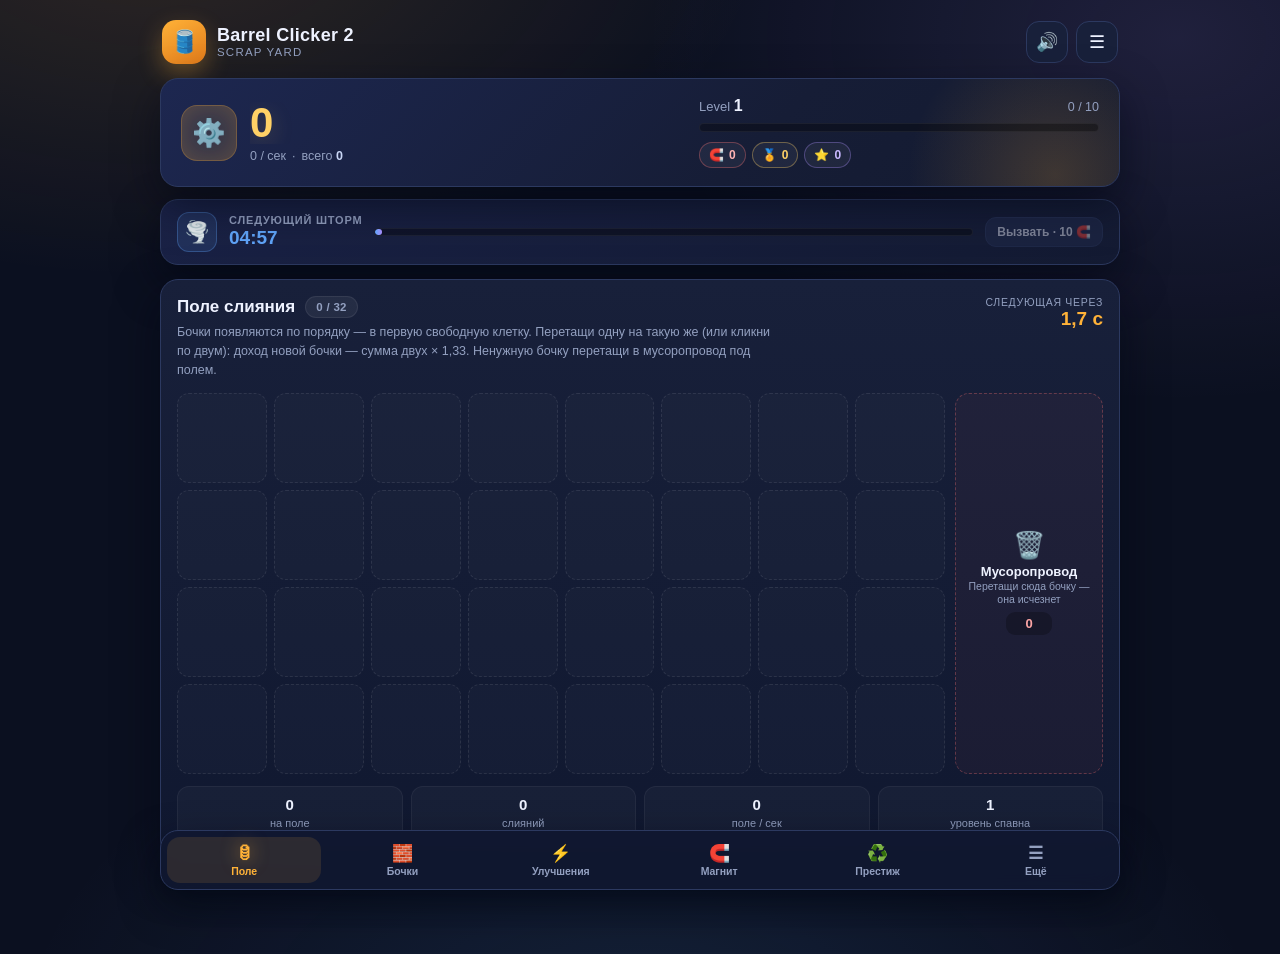
==== commit d2051d51: "v2.3: add Auto Merge upgrade" ====
--- a/play/index.html
+++ b/play/index.html
@@ -16,7 +16,7 @@
   <link rel="icon" type="image/png" sizes="32x32" href="assets/icons/favicon-32.png">
   <link rel="icon" type="image/png" sizes="48x48" href="assets/icons/favicon-48.png">
   <link rel="apple-touch-icon" sizes="180x180" href="assets/icons/apple-touch-icon.png">
-  <link rel="stylesheet" href="assets/style.css?v=20261112a">
+  <link rel="stylesheet" href="assets/style.css?v=20261112b">
 </head>
 <body>
   <div class="boot-splash" id="bootSplash" aria-hidden="true">
@@ -460,7 +460,7 @@
   <div class="storm-layer" id="stormLayer"></div>
   <div class="toast-wrap" id="toastWrap"></div>
 
-  <script src="assets/common.js?v=20261112a"></script>
-  <script src="assets/game.js?v=20261112a"></script>
+  <script src="assets/common.js?v=20261112b"></script>
+  <script src="assets/game.js?v=20261112b"></script>
 </body>
 </html>
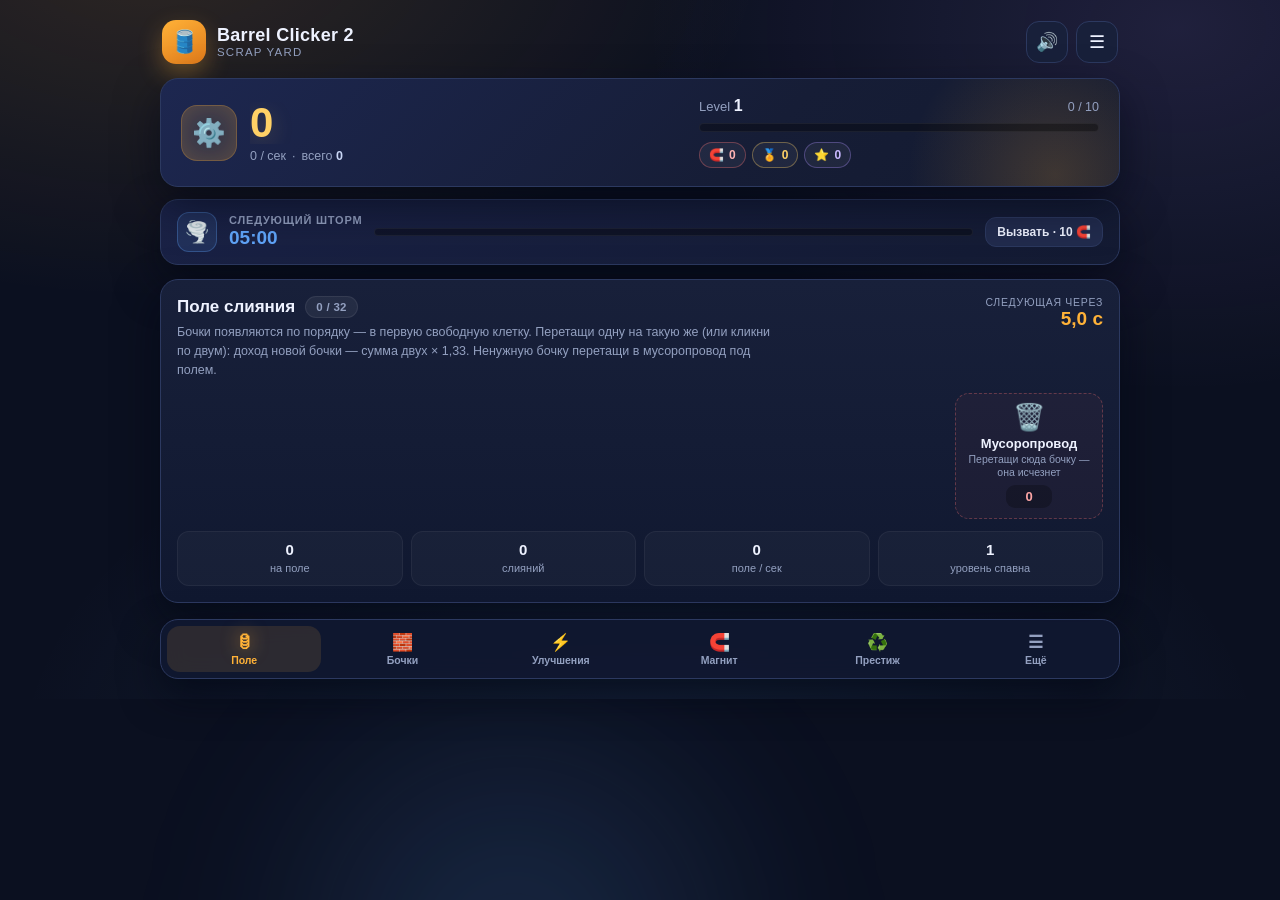
==== commit ea095003: "v2.5: load obfuscated game bundle" ====
--- a/play/index.html
+++ b/play/index.html
@@ -16,7 +16,7 @@
   <link rel="icon" type="image/png" sizes="32x32" href="assets/icons/favicon-32.png">
   <link rel="icon" type="image/png" sizes="48x48" href="assets/icons/favicon-48.png">
   <link rel="apple-touch-icon" sizes="180x180" href="assets/icons/apple-touch-icon.png">
-  <link rel="stylesheet" href="assets/style.css?v=20261112b">
+  <link rel="stylesheet" href="assets/style.css?v=20261113b">
 </head>
 <body>
   <div class="boot-splash" id="bootSplash" aria-hidden="true">
@@ -459,8 +459,6 @@
 
   <div class="storm-layer" id="stormLayer"></div>
   <div class="toast-wrap" id="toastWrap"></div>
-
-  <script src="assets/common.js?v=20261112b"></script>
-  <script src="assets/game.js?v=20261112b"></script>
+  <script src="assets/game.bundle.js?v=20261113b"></script>
 </body>
 </html>
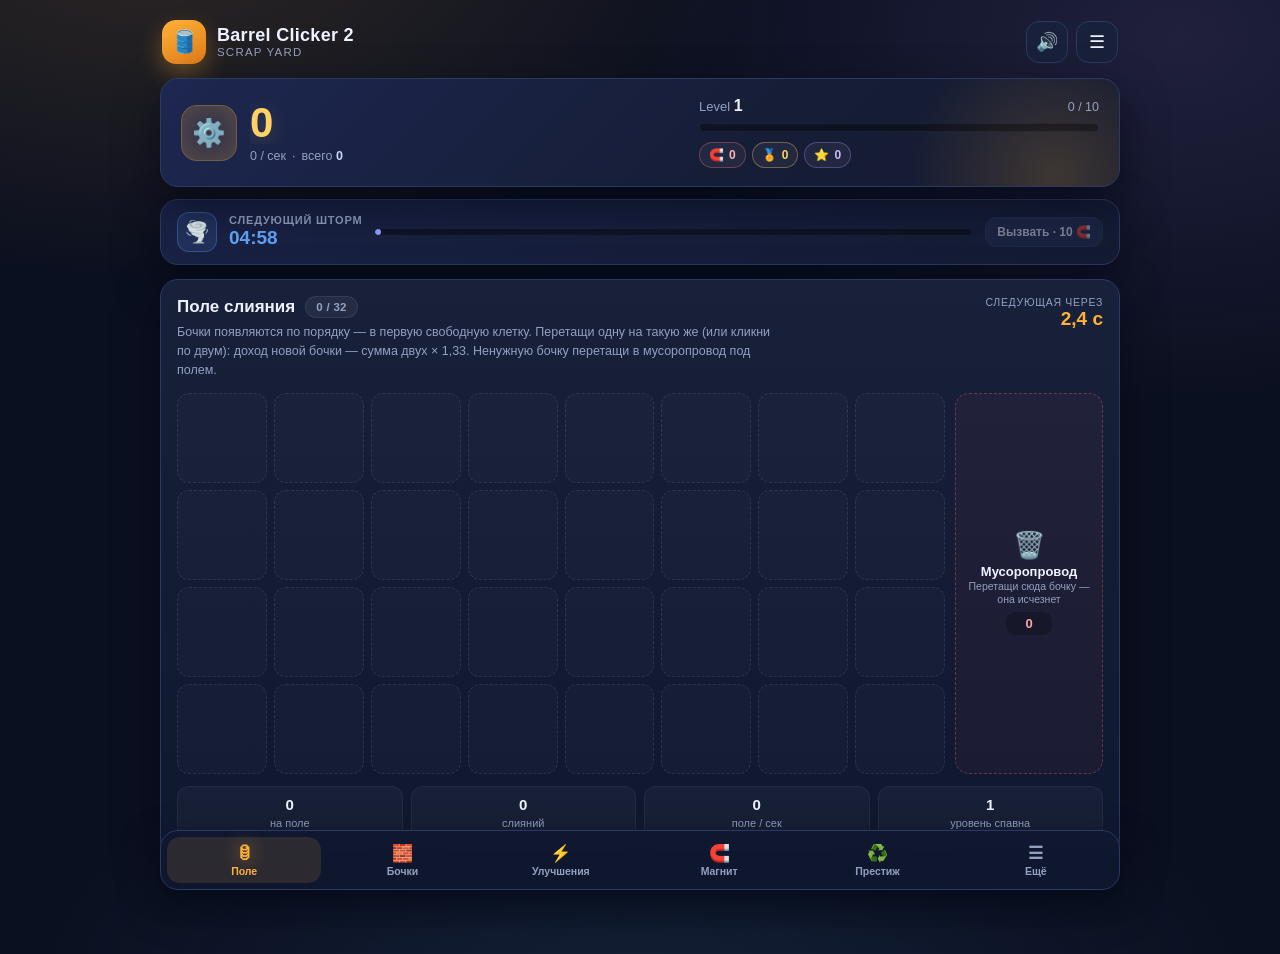
==== commit fd4092c3: "v2.6: play/index.html" ====
--- a/play/index.html
+++ b/play/index.html
@@ -16,7 +16,7 @@
   <link rel="icon" type="image/png" sizes="32x32" href="assets/icons/favicon-32.png">
   <link rel="icon" type="image/png" sizes="48x48" href="assets/icons/favicon-48.png">
   <link rel="apple-touch-icon" sizes="180x180" href="assets/icons/apple-touch-icon.png">
-  <link rel="stylesheet" href="assets/style.css?v=20261113b">
+  <link rel="stylesheet" href="assets/style.css?v=20261113c">
 </head>
 <body>
   <div class="boot-splash" id="bootSplash" aria-hidden="true">
@@ -459,6 +459,6 @@
 
   <div class="storm-layer" id="stormLayer"></div>
   <div class="toast-wrap" id="toastWrap"></div>
-  <script src="assets/game.bundle.js?v=20261113b"></script>
+  <script src="assets/game.bundle.js?v=20261113c"></script>
 </body>
 </html>
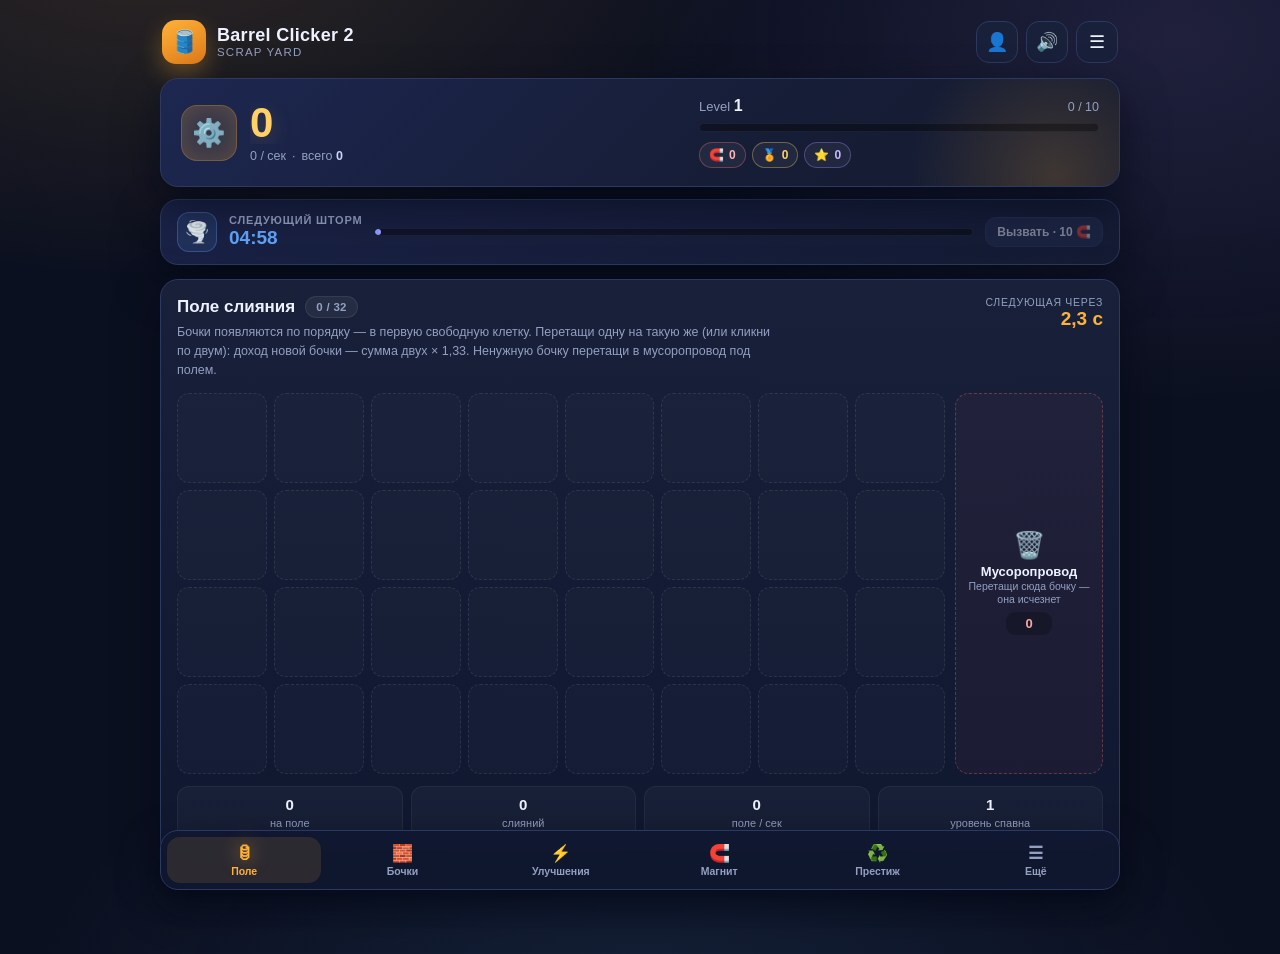
==== commit 9ee32ac4: "2.7: play/index.html" ====
--- a/play/index.html
+++ b/play/index.html
@@ -16,7 +16,7 @@
   <link rel="icon" type="image/png" sizes="32x32" href="assets/icons/favicon-32.png">
   <link rel="icon" type="image/png" sizes="48x48" href="assets/icons/favicon-48.png">
   <link rel="apple-touch-icon" sizes="180x180" href="assets/icons/apple-touch-icon.png">
-  <link rel="stylesheet" href="assets/style.css?v=20261113c">
+  <link rel="stylesheet" href="assets/style.css?v=20261114a">
 </head>
 <body>
   <div class="boot-splash" id="bootSplash" aria-hidden="true">
@@ -46,6 +46,10 @@
         </div>
       </div>
       <div class="appbar-actions">
+        <button class="icon-btn account-btn" id="accountBtn" aria-label="Аккаунт" title="Аккаунт">
+          <span id="accountBtnIco">👤</span>
+          <i class="account-dot" id="accountDot" hidden></i>
+        </button>
         <button class="icon-btn" id="soundBtn" aria-label="Звук" title="Звук">🔊</button>
         <button class="icon-btn" id="moreBtn" aria-label="Ещё">☰</button>
       </div>
@@ -270,6 +274,10 @@
 
       <div class="sheet-panel hidden" id="sheet-news">
         <div class="news-item">
+          <b>Аккаунт и облако</b>
+          <span>Создай аккаунт — прогресс будет храниться в облаке и переедет на другое устройство. Или играй как гость: тогда всё останется на этом устройстве.</span>
+        </div>
+        <div class="news-item">
           <b>Магнитный шторм</b>
           <span>Во время шторма магниты падают сверху вниз — успей кликнуть по каждому и собрать 🧲.</span>
         </div>
@@ -304,13 +312,18 @@
           </ol>
         </div>
         <div class="options-row">
+          <button class="btn" id="accountRowBtn">👤 Аккаунт</button>
+        </div>
+        <p class="options-note" id="accountStatusText">Гостевой режим: прогресс хранится только на этом устройстве.</p>
+
+        <div class="options-row">
           <button class="btn" id="exportBtn">Экспорт сохранения</button>
           <button class="btn" id="importBtn">Импорт сохранения</button>
         </div>
         <div class="options-row">
           <button class="btn danger wide" id="resetBtn">Сбросить весь прогресс</button>
         </div>
-        <p class="options-note">Сохранение хранится локально на этом компьютере.</p>
+        <p class="options-note">Гостевой прогресс хранится локально. С аккаунтом — ещё и в облаке.</p>
       </div>
     </div>
   </div>
@@ -459,6 +472,34 @@
 
   <div class="storm-layer" id="stormLayer"></div>
   <div class="toast-wrap" id="toastWrap"></div>
-  <script src="assets/game.bundle.js?v=20261113c"></script>
+
+  <div class="acc-onboard" id="accountOnboard" hidden>
+    <div class="acc-onboard-card">
+      <div class="acc-onboard-logo">🛢️</div>
+      <h2>Barrel Clicker</h2>
+      <p class="acc-onboard-lead">Создай аккаунт, чтобы прогресс сохранялся в облаке и не пропал при переустановке. Или играй как гость — тогда сохранение останется только на этом устройстве.</p>
+      <div class="acc-onboard-actions">
+        <button class="btn primary wide" data-acc="register">Создать аккаунт</button>
+        <button class="btn wide" data-acc="login">Войти в аккаунт</button>
+        <button class="btn wide acc-guest" data-acc="guest">Играть как гость</button>
+      </div>
+      <p class="acc-onboard-note">Для аккаунта нужны ник, почта и пароль. На почту придёт 8-значный код подтверждения.</p>
+    </div>
+  </div>
+
+  <div class="sheet" id="accountSheet" hidden>
+    <div class="sheet-card account-card">
+      <div class="sheet-head">
+        <b id="accountTitle">Аккаунт</b>
+        <button class="icon-btn" id="accountClose" aria-label="Закрыть">✕</button>
+      </div>
+      <div id="accountBody"></div>
+    </div>
+  </div>
+
+  <script src="assets/vendor/supabase.js"></script>
+  <script src="assets/account-config.js"></script>
+  <script src="assets/game.bundle.js?v=20261114a"></script>
+  <script src="assets/account.js"></script>
 </body>
 </html>
--- a/play/assets/style.css
+++ b/play/assets/style.css
@@ -1845,3 +1845,237 @@
   }
 }
 
+
+/* ---------------- аккаунт и облако ---------------- */
+
+.account-btn { position: relative; }
+
+.account-dot {
+  position: absolute;
+  right: 7px;
+  bottom: 7px;
+  width: 8px;
+  height: 8px;
+  border-radius: 50%;
+  background: var(--green);
+  box-shadow: 0 0 0 3px rgba(74, 222, 128, 0.2);
+}
+
+.account-dot[hidden] { display: none; }
+
+.acc-onboard {
+  position: fixed;
+  inset: 0;
+  z-index: 200;
+  display: grid;
+  place-items: center;
+  padding: 20px;
+  background: rgba(4, 8, 18, 0.86);
+  backdrop-filter: blur(10px);
+  overflow-y: auto;
+}
+
+.acc-onboard[hidden] { display: none; }
+
+.acc-onboard-card {
+  width: min(460px, 100%);
+  padding: 26px 24px 22px;
+  border-radius: 22px;
+  border: 1px solid var(--line);
+  background: linear-gradient(160deg, var(--card), var(--bg-soft));
+  box-shadow: var(--shadow);
+  text-align: center;
+}
+
+.acc-onboard-logo {
+  width: 66px;
+  height: 66px;
+  margin: 0 auto 12px;
+  display: grid;
+  place-items: center;
+  font-size: 32px;
+  border-radius: 18px;
+  background: linear-gradient(150deg, #ffcf72, #ff9f1c);
+  box-shadow: inset 0 1px 0 rgba(255, 255, 255, 0.4);
+}
+
+.acc-onboard-card h2 {
+  margin: 0 0 8px;
+  font-size: 26px;
+  letter-spacing: -0.6px;
+}
+
+.acc-onboard-lead {
+  margin: 0 0 18px;
+  color: var(--muted);
+  font-size: 13.5px;
+  line-height: 1.55;
+}
+
+.acc-onboard-actions { display: grid; gap: 9px; }
+
+.acc-onboard-card .btn.primary {
+  background: linear-gradient(180deg, #ffd166, #ffb238);
+  border-color: transparent;
+  color: #1a1204;
+}
+
+.acc-guest { opacity: 0.85; }
+
+.acc-onboard-note {
+  margin: 14px 0 0;
+  color: var(--muted);
+  font-size: 11.5px;
+  line-height: 1.5;
+}
+
+.acc-card { width: min(520px, 100%); }
+
+.acc-hero { text-align: center; padding: 6px 4px 14px; }
+.acc-hero b { display: block; font-size: 18px; margin: 10px 0 6px; }
+.acc-hero p { margin: 0 auto; max-width: 380px; color: var(--muted); font-size: 13px; line-height: 1.55; }
+
+.acc-avatar {
+  width: 44px;
+  height: 44px;
+  flex: 0 0 auto;
+  display: grid;
+  place-items: center;
+  border-radius: 14px;
+  font-size: 20px;
+  font-weight: 800;
+  color: #1a1204;
+  background: linear-gradient(150deg, #ffd166, #ff9f1c);
+  box-shadow: inset 0 1px 0 rgba(255, 255, 255, 0.35);
+}
+
+.acc-avatar.big { width: 64px; height: 64px; margin: 0 auto; font-size: 28px; border-radius: 18px; }
+
+.acc-benefits { display: grid; gap: 8px; margin-bottom: 16px; }
+
+.acc-benefits > div {
+  padding: 11px 13px;
+  border-radius: 14px;
+  border: 1px solid var(--line);
+  background: rgba(255, 255, 255, 0.025);
+}
+
+.acc-benefits span { font-size: 16px; }
+.acc-benefits b { display: inline-block; margin-left: 6px; font-size: 13px; }
+.acc-benefits p { margin: 4px 0 0; color: var(--muted); font-size: 12px; line-height: 1.45; }
+
+.acc-actions { display: grid; gap: 9px; }
+.acc-actions.two { grid-template-columns: 1fr 1fr; }
+
+.acc-form { display: grid; gap: 11px; }
+.acc-form label { display: grid; gap: 6px; color: var(--muted); font-size: 12px; font-weight: 600; }
+.acc-form input { width: 100%; }
+
+.acc-error {
+  min-height: 16px;
+  margin: 0;
+  color: var(--red);
+  font-size: 12px;
+  line-height: 1.4;
+}
+
+.acc-foot { margin: 12px 0 0; color: var(--muted); font-size: 11.5px; line-height: 1.5; }
+.acc-muted { color: var(--muted); font-size: 12.5px; }
+.acc-busy { opacity: 0.72; pointer-events: none; }
+
+.acc-code-head { text-align: center; padding: 2px 0 14px; }
+.acc-code-ico { font-size: 34px; }
+.acc-code-head b { display: block; margin: 6px 0; font-size: 17px; }
+.acc-code-head p { margin: 0; color: var(--muted); font-size: 12.5px; line-height: 1.5; }
+.acc-code-head p b { display: inline; font-size: inherit; margin: 0; color: var(--text); }
+
+.acc-code-input {
+  text-align: center;
+  font-size: 26px !important;
+  font-weight: 800;
+  letter-spacing: 8px;
+  padding: 12px 10px !important;
+  text-indent: 8px;
+}
+
+.acc-profile { display: flex; align-items: center; gap: 12px; padding: 2px 0 14px; }
+.acc-profile-text { display: flex; flex-direction: column; gap: 2px; min-width: 0; }
+.acc-profile-text b { font-size: 16px; }
+.acc-profile-text span { color: var(--muted); font-size: 12px; }
+
+.acc-sync-row {
+  display: flex;
+  align-items: center;
+  gap: 10px;
+  justify-content: space-between;
+  padding: 10px 12px;
+  margin-bottom: 14px;
+  border-radius: 13px;
+  border: 1px solid var(--line);
+  background: rgba(255, 255, 255, 0.025);
+}
+
+.acc-sync { color: var(--muted); font-size: 12px; line-height: 1.35; }
+
+.acc-board { margin-top: 12px; }
+.acc-board-list { list-style: none; margin: 0; padding: 0; display: grid; gap: 6px; }
+
+.acc-board-list li {
+  display: grid;
+  grid-template-columns: 30px minmax(0, 1fr) auto auto;
+  align-items: center;
+  gap: 8px;
+  padding: 9px 11px;
+  border-radius: 12px;
+  border: 1px solid var(--line);
+  background: rgba(255, 255, 255, 0.025);
+  font-size: 12.5px;
+}
+
+.acc-board-list li.mine { border-color: rgba(255, 178, 56, 0.5); background: rgba(255, 178, 56, 0.08); }
+.acc-board-list b { overflow: hidden; text-overflow: ellipsis; white-space: nowrap; }
+.acc-rank { color: var(--muted); font-weight: 800; text-align: center; }
+.acc-board-scrap { color: var(--gold); font-weight: 700; white-space: nowrap; }
+.acc-board-level { color: var(--muted); font-size: 11px; white-space: nowrap; }
+
+.acc-empty { padding: 16px 4px; text-align: center; }
+.acc-empty b { display: block; margin-bottom: 8px; }
+.acc-empty p { margin: 0; color: var(--muted); font-size: 12.5px; line-height: 1.55; }
+.acc-empty code { background: rgba(0, 0, 0, 0.3); padding: 1px 5px; border-radius: 5px; }
+
+@media (max-width: 520px) {
+  .acc-onboard { padding: 14px; }
+  .acc-onboard-card { padding: 22px 18px 18px; }
+  .acc-code-input { letter-spacing: 5px; font-size: 22px !important; }
+  .acc-board-list li { grid-template-columns: 24px minmax(0, 1fr) auto; }
+  .acc-board-level { display: none; }
+}
+
+/* Главные кнопки в аккаунте заметнее обычных .btn.primary */
+.acc-form .btn.primary,
+.acc-actions .btn.primary,
+.acc-choice .btn.primary {
+  background: linear-gradient(180deg, #ffd166, #ffb238);
+  border-color: transparent;
+  color: #1a1204;
+  font-weight: 800;
+}
+
+/* Выбор сохранения при входе */
+.acc-conflict-lead { margin: 0 0 12px; line-height: 1.5; }
+
+.acc-choice {
+  display: grid;
+  gap: 4px;
+  padding: 13px 14px;
+  margin-bottom: 10px;
+  border-radius: 15px;
+  border: 1px solid var(--line);
+  background: rgba(255, 255, 255, 0.03);
+}
+
+.acc-choice b { font-size: 13px; color: var(--muted); text-transform: uppercase; letter-spacing: 0.4px; }
+.acc-choice-num { font-size: 22px; font-weight: 800; color: var(--gold); }
+.acc-choice-meta { font-size: 12px; color: var(--muted); }
+.acc-choice-note { font-size: 12px; color: var(--muted); }
+.acc-choice .btn { margin-top: 8px; }
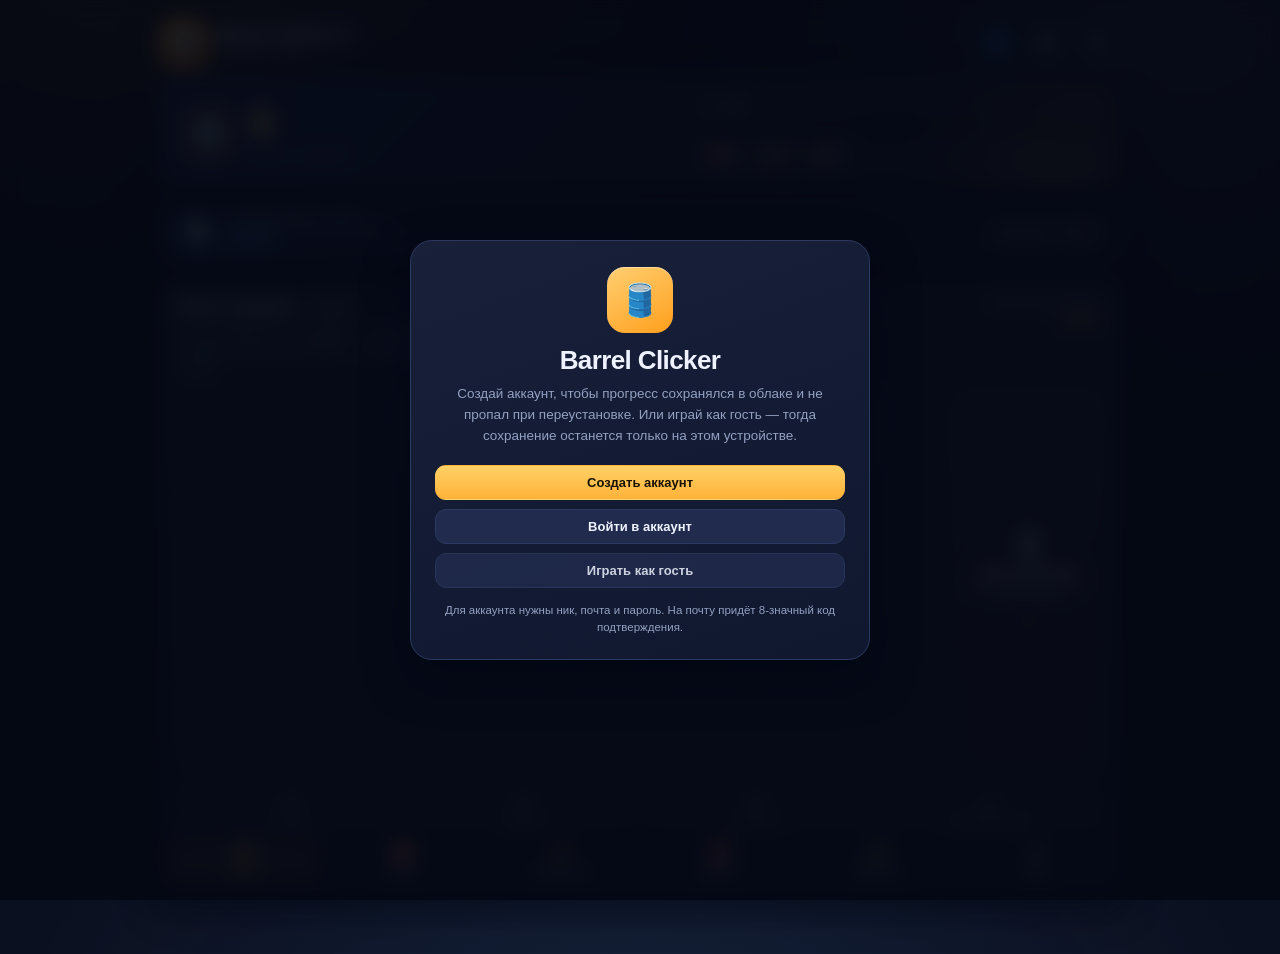
==== commit 3da6768d: "2.8: play/index.html" ====
--- a/play/index.html
+++ b/play/index.html
@@ -16,7 +16,7 @@
   <link rel="icon" type="image/png" sizes="32x32" href="assets/icons/favicon-32.png">
   <link rel="icon" type="image/png" sizes="48x48" href="assets/icons/favicon-48.png">
   <link rel="apple-touch-icon" sizes="180x180" href="assets/icons/apple-touch-icon.png">
-  <link rel="stylesheet" href="assets/style.css?v=20261114a">
+  <link rel="stylesheet" href="assets/style.css?v=20261114b">
 </head>
 <body>
   <div class="boot-splash" id="bootSplash" aria-hidden="true">
@@ -499,7 +499,7 @@
 
   <script src="assets/vendor/supabase.js"></script>
   <script src="assets/account-config.js"></script>
-  <script src="assets/game.bundle.js?v=20261114a"></script>
+  <script src="assets/game.bundle.js?v=20261114b"></script>
   <script src="assets/account.js"></script>
 </body>
 </html>
--- a/play/assets/style.css
+++ b/play/assets/style.css
@@ -2061,6 +2061,17 @@
   font-weight: 800;
 }
 
+/* «Забыли пароль?» — тихая ссылка, а не очередная кнопка */
+.acc-form .btn.linkish {
+  background: transparent;
+  border-color: transparent;
+  color: var(--muted);
+  font-weight: 600;
+  padding: 4px;
+}
+
+.acc-form .btn.linkish:hover { color: #fff; text-decoration: underline; }
+
 /* Выбор сохранения при входе */
 .acc-conflict-lead { margin: 0 0 12px; line-height: 1.5; }
 
